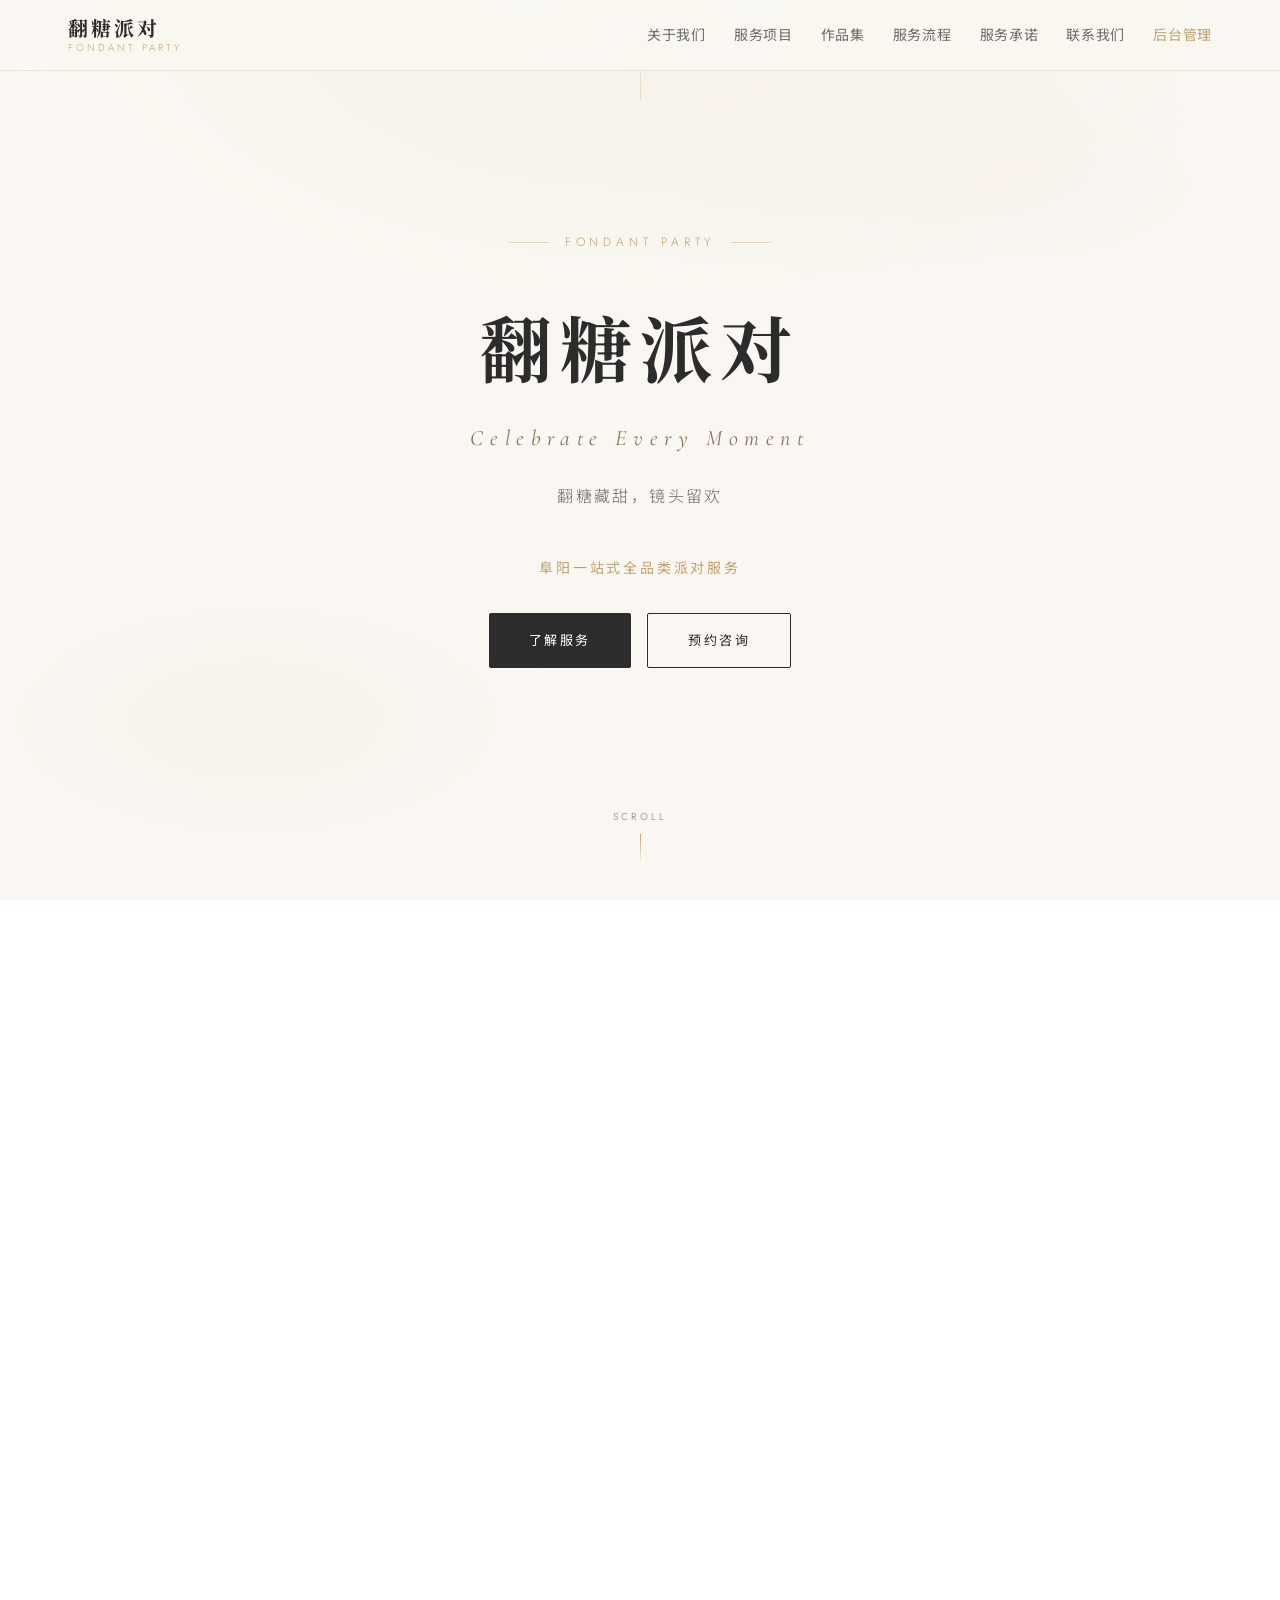
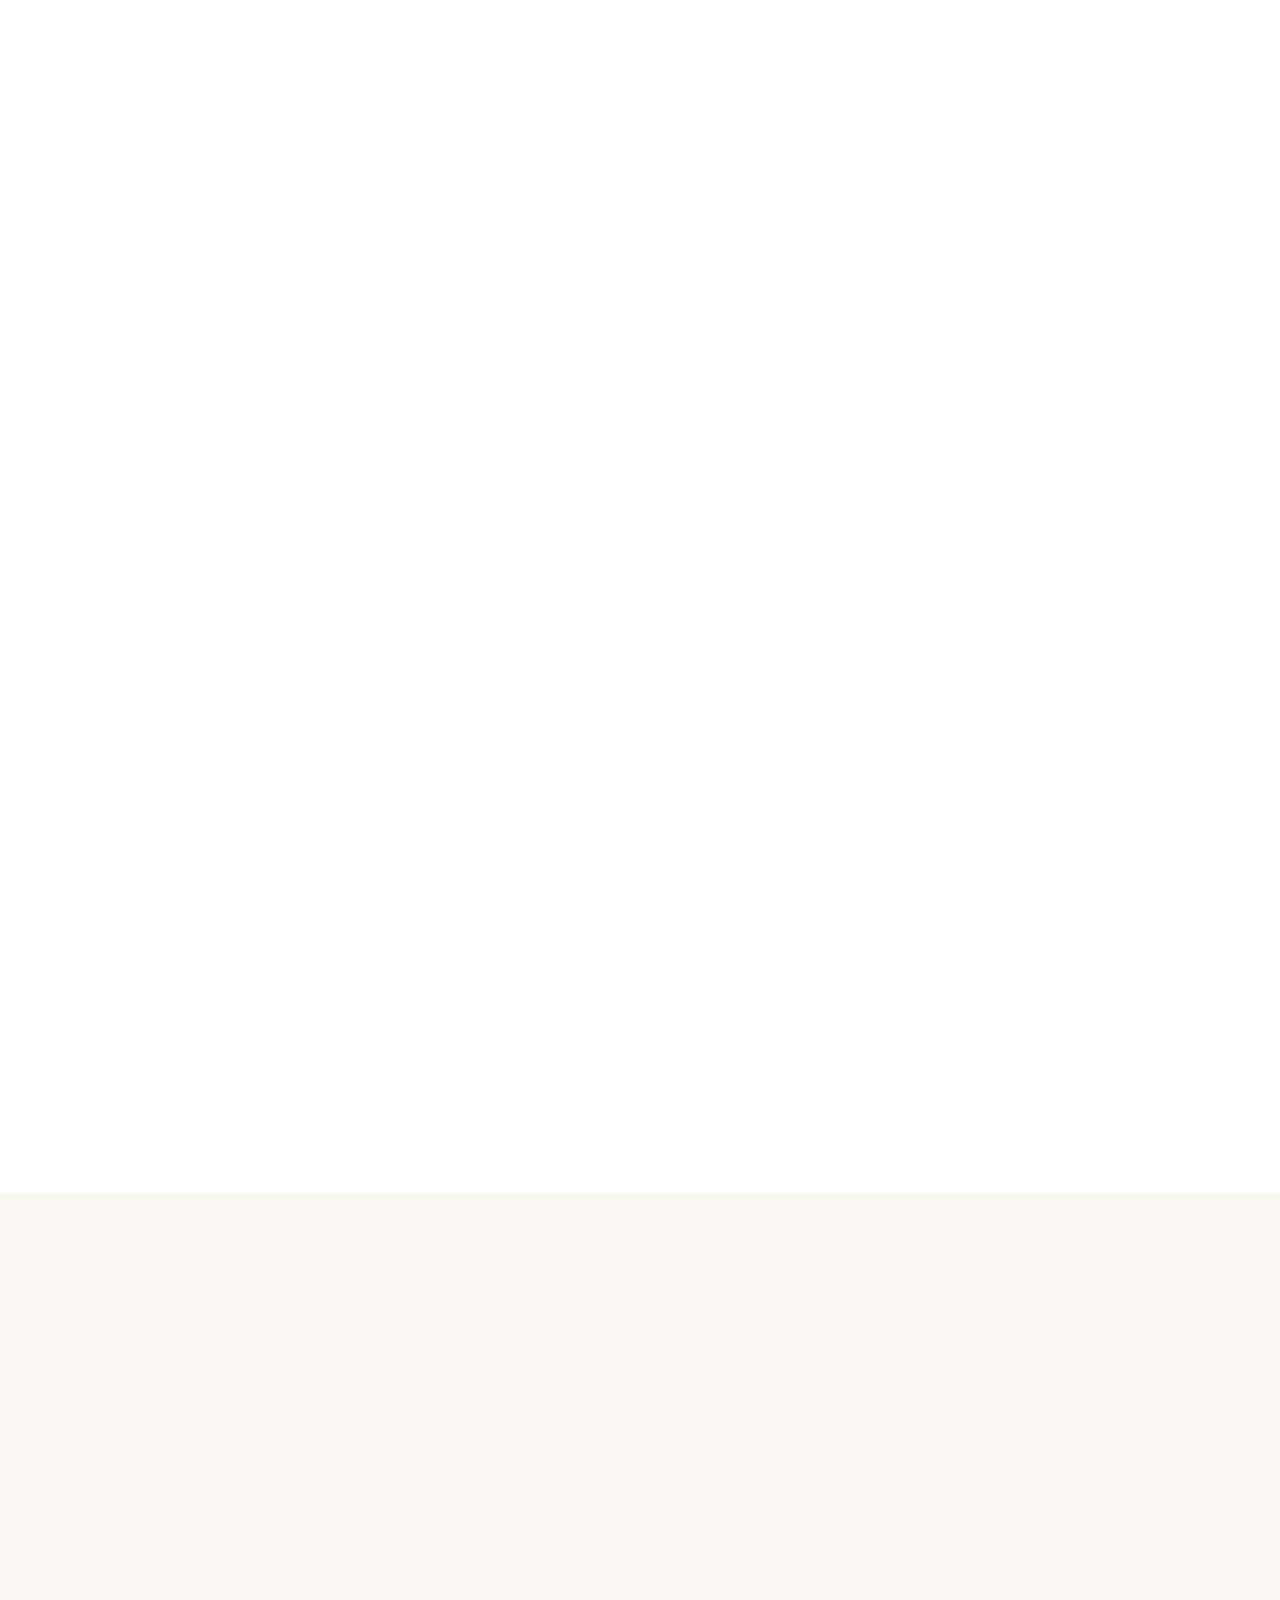
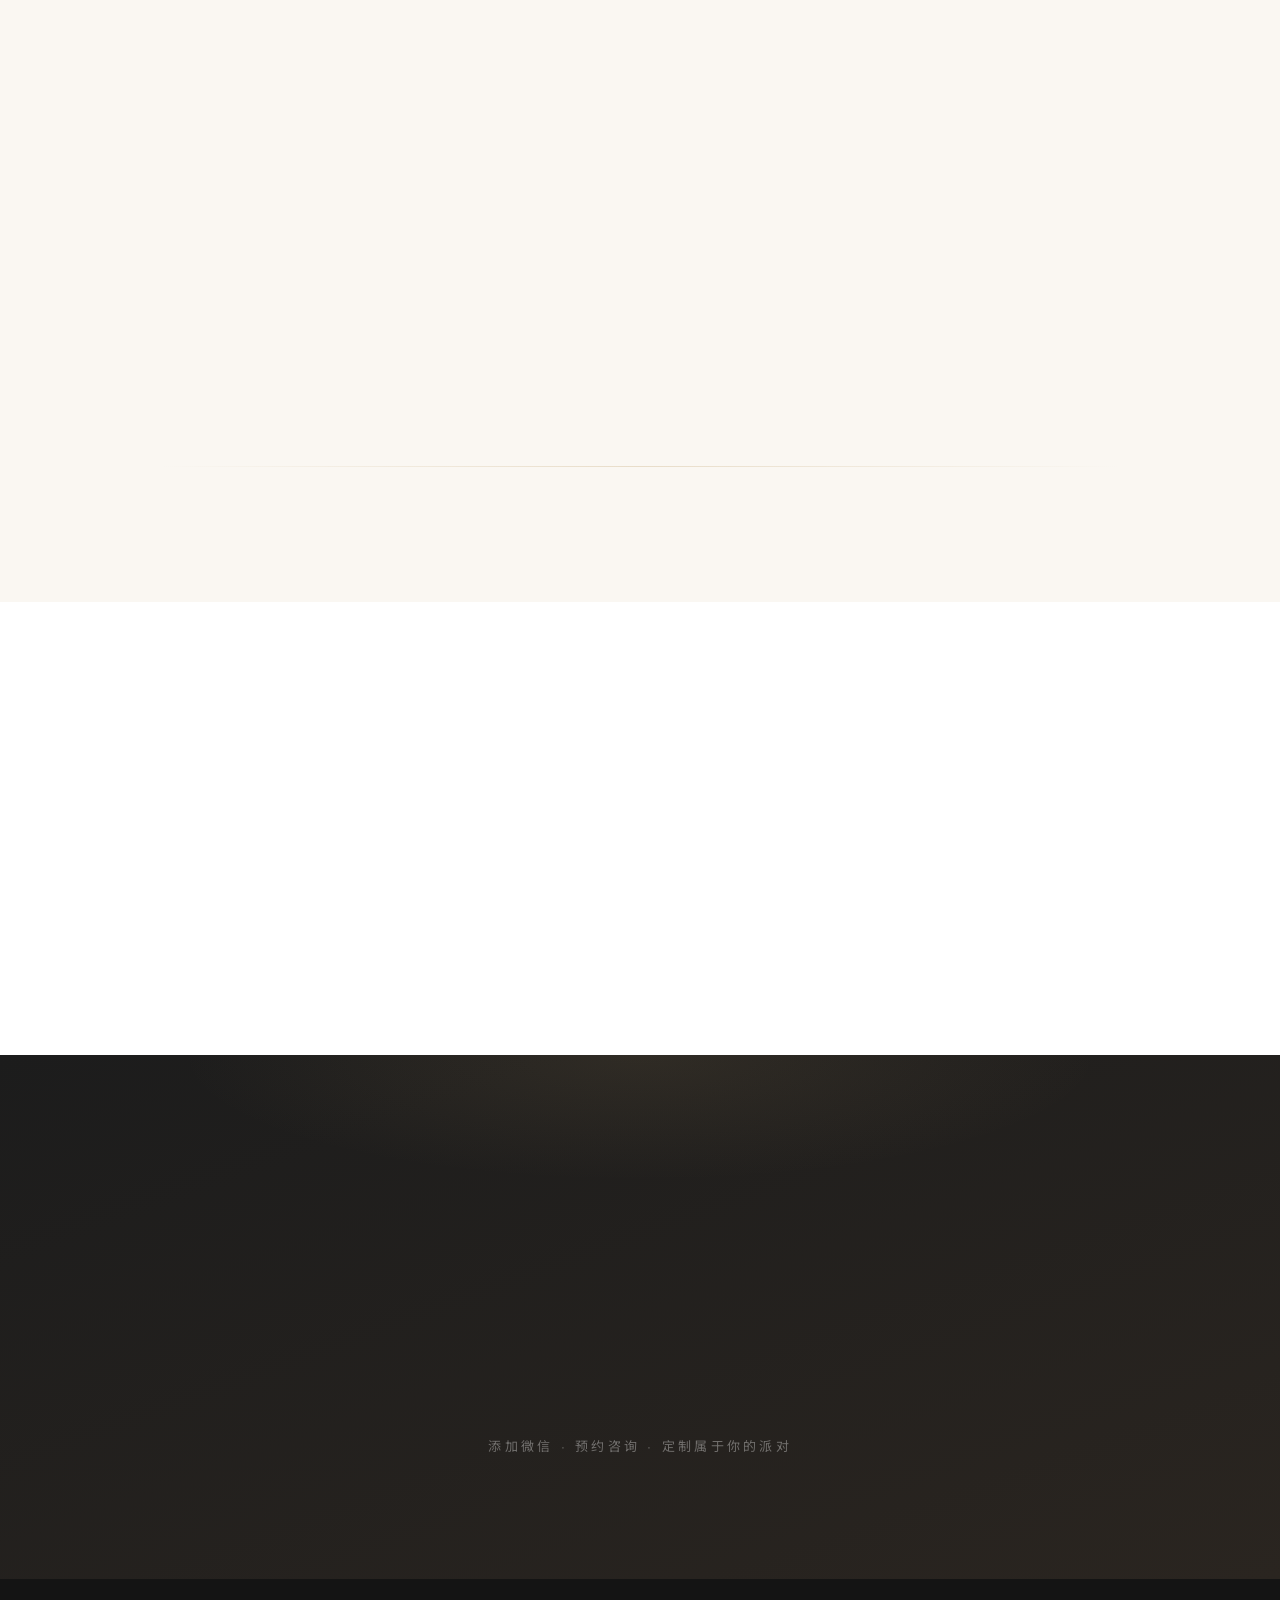
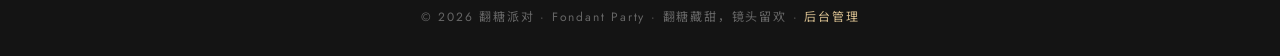
==== index.html @ 0d3395c6 "Upload index.html" ====
<!DOCTYPE html>
<html lang="zh-CN">
<head>
<meta charset="UTF-8">
<meta name="viewport" content="width=device-width, initial-scale=1.0, maximum-scale=5.0">
<meta name="description" content="翻糖派对 — 阜阳一站式全品类派对服务，场景布置、摄影跟拍、抓周布置、订婚宴布置、派对摄像、仪式主持">
<title>翻糖派对 · 翻糖藏甜，镜头留欢</title>
<link rel="preconnect" href="https://fonts.googleapis.com">
<link rel="preconnect" href="https://fonts.gstatic.com" crossorigin>
<link href="https://fonts.googleapis.com/css2?family=Cormorant+Garamond:ital,wght@0,400;0,500;0,600;0,700;1,400&family=Noto+Serif+SC:wght@400;500;600;700&family=Noto+Sans+SC:wght@300;400;500&family=Jost:wght@300;400;500&display=swap" rel="stylesheet">
<link rel="stylesheet" href="css/style.css">
</head>
<body>

<!-- ========== Navigation ========== -->
<nav class="nav" id="nav">
  <div class="nav-inner">
    <a href="#hero" class="nav-logo">
      <div class="logo-wrap">
        <span>翻糖派对</span>
        <span class="en">Fondant Party</span>
      </div>
    </a>
    <ul class="nav-links" id="navLinks">
      <li><a href="#about">关于我们</a></li>
      <li><a href="#services">服务项目</a></li>
      <li><a href="#portfolio">作品集</a></li>
      <li><a href="#process">服务流程</a></li>
      <li><a href="#promises">服务承诺</a></li>
      <li><a href="#contact">联系我们</a></li>
      <li><a href="admin.html" style="color:var(--gold)">后台管理</a></li>
    </ul>
    <button class="nav-toggle" id="navToggle" aria-label="菜单">
      <span></span><span></span><span></span>
    </button>
  </div>
</nav>

<!-- ========== Hero ========== -->
<section class="hero" id="hero">
  <div class="hero-line"></div>
  <div class="hero-content">
    <div class="hero-tag" id="heroTag">FONDANT PARTY</div>
    <h1 class="hero-title" id="heroTitle">翻糖派对</h1>
    <p class="hero-title-en" id="heroTitleEn">Celebrate Every Moment</p>
    <p class="hero-sub" id="heroSub">翻糖藏甜，镜头留欢</p>
    <p class="hero-location" id="heroLocation">阜阳一站式全品类派对服务</p>
    <div class="hero-btns">
      <a href="#services" class="btn btn-primary">了解服务</a>
      <a href="#contact" class="btn btn-outline">预约咨询</a>
    </div>
  </div>
  <div class="scroll-hint">SCROLL</div>
</section>

<!-- ========== About ========== -->
<section class="section about" id="about">
  <div class="about-grid">
    <div class="about-text fade-in">
      <span class="label-en">ABOUT US</span>
      <h3 id="aboutTitle">关于翻糖派对</h3>
      <div id="aboutParagraphs"></div>
      <div class="about-stats" id="aboutStats"></div>
    </div>
    <div class="about-visual fade-in">
      <img src="images/brand/storefront.jpg" alt="翻糖派对店面" loading="lazy" id="aboutImg" onerror="this.src='https://images.unsplash.com/photo-1519225421980-715cb0215aed?w=800&q=80'">
    </div>
  </div>
</section>

<!-- ========== Reasons ========== -->
<section class="section reasons" id="reasons">
  <div class="section-head fade-in">
    <div class="section-label">WHY US</div>
    <h2 class="section-title">选择翻糖派对的理由</h2>
    <p class="section-title-en">Why Choose Fondant Party</p>
  </div>
  <div class="reasons-grid" id="reasonsGrid"></div>
  <div class="reasons-footer fade-in" id="reasonsFooter"></div>
</section>

<!-- ========== Services ========== -->
<section class="section services" id="services">
  <div class="section-head fade-in">
    <div class="section-label">OUR SERVICES</div>
    <h2 class="section-title">6大服务套餐</h2>
    <p class="section-title-en">What We Offer</p>
  </div>
  <div class="service-grid" id="serviceGrid"></div>
</section>

<!-- ========== Portfolio ========== -->
<section class="section gallery-section" id="portfolio">
  <div class="section-head fade-in">
    <div class="section-label">PORTFOLIO</div>
    <h2 class="section-title">作品集</h2>
    <p class="section-title-en">Our Works</p>
  </div>
  <div class="cat-pills" id="catPills"></div>
  <div class="gallery-grid" id="galleryGrid"></div>
</section>

<!-- ========== Process ========== -->
<section class="section process" id="process">
  <div class="section-head fade-in">
    <div class="section-label" id="processLabel">OUR PROCESS</div>
    <h2 class="section-title" id="processTitle">服务流程</h2>
    <p class="section-title-en" id="processSub">From Planning to Delivery</p>
  </div>
  <div class="process-steps" id="processSteps"></div>
  <div class="process-footer fade-in" id="processFooter"></div>
</section>

<!-- ========== Promises ========== -->
<section class="section promises" id="promises">
  <div class="section-head fade-in">
    <div class="section-label" id="promisesLabel">OUR PROMISES</div>
    <h2 class="section-title" id="promisesTitle">六大服务承诺</h2>
    <p class="section-title-en" id="promisesSub">Your Satisfaction, Our Priority</p>
  </div>
  <div class="promises-grid" id="promisesGrid"></div>
</section>

<!-- ========== Contact ========== -->
<section class="section contact" id="contact">
  <div class="section-head fade-in">
    <div class="section-label">CONTACT US</div>
    <h2 class="section-title">联系我们</h2>
    <p class="section-title-en">Get In Touch</p>
  </div>
  <div class="contact-info" id="contactInfo"></div>
  <p class="contact-cta" id="contactCta">添加微信 · 预约咨询 · 定制属于你的派对</p>
</section>

<!-- ========== Footer ========== -->
<footer class="footer">
  <p>© 2026 翻糖派对 · Fondant Party · 翻糖藏甜，镜头留欢 · <a href="admin.html">后台管理</a></p>
</footer>

<!-- ========== Lightbox ========== -->
<div class="lightbox" id="lightbox">
  <button class="lightbox-close" id="lbClose" aria-label="关闭">&times;</button>
  <button class="lightbox-nav lightbox-prev" id="lbPrev" aria-label="上一张">&#8249;</button>
  <img class="lightbox-img" id="lbImg" src="" alt="">
  <button class="lightbox-nav lightbox-next" id="lbNext" aria-label="下一张">&#8250;</button>
  <div class="lightbox-label" id="lbLabel"></div>
  <div class="lightbox-counter" id="lbCounter"></div>
</div>

<script src="js/config.js"></script>
<script src="js/db.js"></script>
<script src="js/app.js"></script>
</body>
</html>
---- css/style.css ----
/* ========== Reset & Base ========== */
*,*::before,*::after{margin:0;padding:0;box-sizing:border-box}
:root{
  --bg:#FAF7F2;
  --bg-warm:#F5EDE3;
  --white:#FFFFFF;
  --gold:#BFA06A;
  --gold-deep:#8B7355;
  --gold-light:#D4BC8E;
  --blush:#F5E6E0;
  --blush-deep:#ECD0C8;
  --ink:#2C2C2C;
  --ink-soft:#6B6B6B;
  --ink-light:#A0A0A0;
  --border:#E8E2D9;
  --shadow:0 2px 20px rgba(44,44,44,.06);
  --shadow-md:0 8px 30px rgba(44,44,44,.08);
  --shadow-lg:0 16px 60px rgba(44,44,44,.10);
  --radius:14px;
  --radius-sm:10px;
  --serif:'Cormorant Garamond','Noto Serif SC',serif;
  --serif-cn:'Noto Serif SC',serif;
  --sans:'Jost','Noto Sans SC',sans-serif;
  --max-w:1200px;
  --ease:cubic-bezier(.25,.46,.45,.94);
}
html{scroll-behavior:smooth;-webkit-text-size-adjust:100%}
body{
  font-family:var(--sans);
  color:var(--ink);
  background:var(--bg);
  line-height:1.8;
  overflow-x:hidden;
  -webkit-font-smoothing:antialiased;
  -moz-osx-font-smoothing:grayscale;
}
img{display:block;max-width:100%}
a{text-decoration:none;color:inherit}
button{font-family:inherit}
section{position:relative}

/* ========== Typography ========== */
.serif{font-family:var(--serif)}
.serif-cn{font-family:var(--serif-cn)}
.label-en{
  font-family:var(--sans);font-size:11px;font-weight:400;
  letter-spacing:.35em;text-transform:uppercase;
  color:var(--gold);
}

/* ========== Navigation ========== */
.nav{
  position:fixed;top:0;left:0;right:0;z-index:100;
  background:rgba(250,247,242,.88);
  backdrop-filter:blur(24px) saturate(1.2);
  -webkit-backdrop-filter:blur(24px) saturate(1.2);
  border-bottom:1px solid var(--border);
  transition:all .4s var(--ease);
}
.nav.scrolled{box-shadow:0 1px 12px rgba(44,44,44,.04)}
.nav-inner{
  max-width:var(--max-w);margin:0 auto;
  display:flex;align-items:center;justify-content:space-between;
  padding:16px 28px;
}
.nav-logo{
  font-family:var(--serif-cn);font-weight:700;font-size:20px;
  color:var(--ink);letter-spacing:3px;
  display:flex;align-items:center;gap:6px;
}
.nav-logo .en{
  font-family:var(--sans);font-size:10px;font-weight:300;
  letter-spacing:.3em;color:var(--gold);
  text-transform:uppercase;margin-top:2px;
}
.nav-logo .logo-wrap{display:flex;flex-direction:column;line-height:1.2}
.nav-links{display:flex;gap:28px;list-style:none}
.nav-links a{
  font-size:14px;font-weight:400;color:var(--ink-soft);
  position:relative;padding:4px 0;transition:color .3s var(--ease);
  letter-spacing:.05em;
}
.nav-links a::after{
  content:'';position:absolute;bottom:-2px;left:50%;
  width:0;height:1px;background:var(--gold);
  transition:all .4s var(--ease);transform:translateX(-50%);
}
.nav-links a:hover{color:var(--ink)}
.nav-links a:hover::after{width:100%}
.nav-toggle{display:none;flex-direction:column;gap:5px;cursor:pointer;padding:6px;background:none;border:none}
.nav-toggle span{width:22px;height:1.5px;background:var(--ink);border-radius:2px;transition:all .3s var(--ease)}
.nav-toggle.active span:nth-child(1){transform:rotate(45deg) translate(5px,5px)}
.nav-toggle.active span:nth-child(2){opacity:0}
.nav-toggle.active span:nth-child(3){transform:rotate(-45deg) translate(5px,-5px)}

/* ========== Hero ========== */
.hero{
  min-height:100vh;display:flex;align-items:center;justify-content:center;
  text-align:center;position:relative;overflow:hidden;
  background:var(--bg);
}
.hero::before{
  content:'';position:absolute;inset:0;
  background:
    radial-gradient(ellipse 80% 60% at 50% 0%,rgba(191,160,106,.08) 0%,transparent 60%),
    radial-gradient(ellipse 60% 40% at 20% 80%,rgba(245,230,224,.3) 0%,transparent 50%),
    radial-gradient(ellipse 60% 40% at 80% 20%,rgba(245,230,224,.2) 0%,transparent 50%);
  pointer-events:none;
}
.hero-line{
  position:absolute;left:50%;top:0;width:1px;height:100px;
  background:linear-gradient(to bottom,transparent,var(--gold));
  opacity:.3;
}
.hero-content{position:relative;z-index:2;padding:0 24px;max-width:720px}
.hero-tag{
  font-family:var(--sans);font-size:12px;letter-spacing:.4em;
  color:var(--gold);text-transform:uppercase;
  margin-bottom:28px;font-weight:300;
  animation:fadeInUp .9s var(--ease) both;
  display:flex;align-items:center;justify-content:center;gap:16px;
}
.hero-tag::before,.hero-tag::after{
  content:'';width:40px;height:1px;background:var(--gold);opacity:.4;
}
.hero-title{
  font-family:var(--serif-cn);font-size:clamp(42px,8vw,72px);
  font-weight:700;color:var(--ink);letter-spacing:8px;
  margin-bottom:8px;
  animation:fadeInUp .9s var(--ease) .15s both;
}
.hero-title-en{
  font-family:var(--serif);font-size:clamp(16px,3vw,22px);
  font-weight:400;color:var(--gold-deep);letter-spacing:.3em;
  font-style:italic;margin-bottom:24px;
  animation:fadeInUp .9s var(--ease) .25s both;
}
.hero-sub{
  font-size:clamp(14px,2.5vw,16px);color:var(--ink-soft);
  font-weight:300;letter-spacing:.15em;margin-bottom:44px;
  animation:fadeInUp .9s var(--ease) .35s both;
}
.hero-btns{display:flex;gap:16px;justify-content:center;flex-wrap:wrap;animation:fadeInUp .9s var(--ease) .45s both}
.btn{
  display:inline-flex;align-items:center;gap:8px;
  padding:15px 40px;border-radius:2px;font-size:13px;
  font-weight:400;cursor:pointer;border:none;transition:all .4s var(--ease);
  font-family:var(--sans);letter-spacing:.2em;text-transform:uppercase;
}
.btn-primary{background:var(--ink);color:var(--white)}
.btn-primary:hover{background:var(--gold);transform:translateY(-2px);box-shadow:var(--shadow-md)}
.btn-outline{background:transparent;color:var(--ink);border:1px solid var(--ink)}
.btn-outline:hover{background:var(--ink);color:var(--white);transform:translateY(-2px)}
.scroll-hint{
  position:absolute;bottom:36px;left:50%;transform:translateX(-50%);
  font-size:10px;color:var(--ink-light);letter-spacing:.3em;
  text-transform:uppercase;animation:bounce 2.5s infinite;z-index:2;
  display:flex;flex-direction:column;align-items:center;gap:8px;
}
.scroll-hint::after{
  content:'';width:1px;height:30px;
  background:linear-gradient(to bottom,var(--gold),transparent);
}

/* ========== Section Common ========== */
.section{padding:120px 28px}
.section-head{text-align:center;margin-bottom:72px}
.section-label{
  font-family:var(--sans);font-size:11px;letter-spacing:.4em;
  color:var(--gold);text-transform:uppercase;font-weight:400;
  margin-bottom:14px;display:flex;align-items:center;justify-content:center;gap:12px;
}
.section-label::before,.section-label::after{
  content:'';width:24px;height:1px;background:var(--gold);opacity:.4;
}
.section-title{
  font-family:var(--serif-cn);font-size:clamp(26px,4.5vw,38px);
  font-weight:600;color:var(--ink);letter-spacing:4px;
}
.section-title-en{
  font-family:var(--serif);font-size:clamp(14px,2vw,18px);
  font-style:italic;color:var(--gold-deep);
  letter-spacing:.15em;margin-top:6px;
}

/* ========== About ========== */
.about{background:var(--white)}
.about-grid{
  max-width:var(--max-w);margin:0 auto;
  display:grid;grid-template-columns:1fr 1fr;gap:80px;align-items:center;
}
.about-text .label-en{margin-bottom:16px;display:block}
.about-text h3{
  font-family:var(--serif-cn);font-size:30px;font-weight:600;
  margin-bottom:24px;color:var(--ink);letter-spacing:3px;
}
.about-text p{color:var(--ink-soft);font-weight:300;margin-bottom:16px;font-size:15px;line-height:2}
.about-stats{display:flex;gap:48px;margin-top:40px;padding-top:32px;border-top:1px solid var(--border)}
.about-stat .num{font-family:var(--serif);font-size:42px;font-weight:600;color:var(--gold)}
.about-stat .label{font-size:12px;color:var(--ink-light);letter-spacing:.15em;margin-top:4px}
.about-visual{
  position:relative;border-radius:var(--radius);overflow:hidden;
  box-shadow:var(--shadow-lg);aspect-ratio:4/5;
}
.about-visual img{width:100%;height:100%;object-fit:cover;transition:transform 1s var(--ease)}
.about-visual:hover img{transform:scale(1.04)}

/* ========== Category Nav Pills ========== */
.cat-pills{
  max-width:var(--max-w);margin:0 auto 48px;
  display:flex;gap:12px;justify-content:center;flex-wrap:wrap;
}
.cat-pill{
  padding:8px 22px;border-radius:50px;font-size:13px;
  border:1px solid var(--border);background:var(--white);
  color:var(--ink-soft);cursor:pointer;transition:all .3s var(--ease);
  letter-spacing:.05em;white-space:nowrap;
}
.cat-pill:hover{border-color:var(--gold);color:var(--gold)}
.cat-pill.active{background:var(--ink);color:var(--white);border-color:var(--ink)}

/* ========== Gallery ========== */
.gallery-section{background:var(--bg)}
.gallery-grid{
  max-width:var(--max-w);margin:0 auto;
  display:grid;grid-template-columns:repeat(3,1fr);gap:16px;
}
.gallery-item{
  position:relative;border-radius:var(--radius-sm);overflow:hidden;
  cursor:pointer;aspect-ratio:1;box-shadow:var(--shadow);
  transition:all .5s var(--ease);background:var(--bg-warm);
}
.gallery-item:nth-child(4n+2){aspect-ratio:4/5}
.gallery-item:nth-child(5n+3){aspect-ratio:5/6}
.gallery-item.feature{grid-column:span 2;aspect-ratio:2/1}
.gallery-item img{
  width:100%;height:100%;object-fit:cover;
  transition:transform .8s var(--ease);
}
.gallery-item:hover{box-shadow:var(--shadow-lg);transform:translateY(-4px)}
.gallery-item:hover img{transform:scale(1.06)}
.gallery-item::after{
  content:'';position:absolute;inset:0;
  background:linear-gradient(to top,rgba(28,28,28,.6) 0%,transparent 45%);
  opacity:0;transition:opacity .4s var(--ease);
}
.gallery-item:hover::after{opacity:1}
.gallery-item-label{
  position:absolute;bottom:18px;left:20px;z-index:2;
  color:var(--white);font-size:13px;font-weight:400;
  opacity:0;transform:translateY(12px);
  transition:all .4s var(--ease) .05s;letter-spacing:.1em;
}
.gallery-item:hover .gallery-item-label{opacity:1;transform:translateY(0)}

/* Empty state */
.gallery-empty{
  grid-column:1/-1;text-align:center;padding:80px 20px;
  color:var(--ink-light);
}
.gallery-empty .icon{font-size:48px;margin-bottom:16px;opacity:.3}
.gallery-empty p{font-size:14px;letter-spacing:.1em}

/* ========== Lightbox ========== */
.lightbox{
  position:fixed;inset:0;z-index:200;
  background:rgba(20,20,20,.96);
  display:flex;align-items:center;justify-content:center;
  opacity:0;pointer-events:none;transition:opacity .35s var(--ease);
}
.lightbox.active{opacity:1;pointer-events:auto}
.lightbox-img{
  max-width:90vw;max-height:85vh;border-radius:4px;
  box-shadow:0 20px 80px rgba(0,0,0,.6);
  transform:scale(.92);transition:transform .35s var(--ease);
}
.lightbox.active .lightbox-img{transform:scale(1)}
.lightbox-close,.lightbox-nav{
  position:absolute;border:none;cursor:pointer;
  display:flex;align-items:center;justify-content:center;
  transition:all .3s var(--ease);color:var(--white);
}
.lightbox-close{
  top:24px;right:24px;width:44px;height:44px;border-radius:50%;
  background:rgba(255,255,255,.1);font-size:22px;
}
.lightbox-close:hover{background:rgba(255,255,255,.2);transform:rotate(90deg)}
.lightbox-nav{
  top:50%;transform:translateY(-50%);
  width:50px;height:50px;border-radius:50%;
  background:rgba(255,255,255,.08);font-size:24px;
}
.lightbox-nav:hover{background:rgba(255,255,255,.18)}
.lightbox-prev{left:28px}
.lightbox-next{right:28px}
.lightbox-counter{
  position:absolute;bottom:28px;left:50%;
  transform:translateX(-50%);color:rgba(255,255,255,.5);
  font-size:13px;letter-spacing:.2em;font-family:var(--sans);
}
.lightbox-label{
  position:absolute;bottom:56px;left:50%;
  transform:translateX(-50%);color:rgba(255,255,255,.8);
  font-size:15px;letter-spacing:.15em;font-family:var(--serif-cn);
  display:none;
}
.lightbox-label.show{display:block}

/* ========== Services ========== */
.services{background:var(--white)}
.service-grid{
  max-width:var(--max-w);margin:0 auto;
  display:grid;grid-template-columns:repeat(3,1fr);gap:24px;
}
.service-card{
  text-align:center;padding:52px 36px;
  border-radius:var(--radius);background:var(--bg);
  transition:all .5s var(--ease);border:1px solid transparent;
  position:relative;overflow:hidden;
}
.service-card::before{
  content:'';position:absolute;top:0;left:0;right:0;height:2px;
  background:linear-gradient(to right,transparent,var(--gold),transparent);
  transform:scaleX(0);transition:transform .5s var(--ease);
}
.service-card:hover{
  transform:translateY(-6px);box-shadow:var(--shadow-md);
  border-color:var(--border);background:var(--white);
}
.service-card:hover::before{transform:scaleX(1)}
.service-icon{
  width:64px;height:64px;margin:0 auto 24px;
  display:flex;align-items:center;justify-content:center;
  color:var(--gold);
}
.service-icon svg{width:100%;height:100%;stroke-width:1.2}
.service-card h3{
  font-family:var(--serif-cn);font-size:22px;font-weight:600;
  margin-bottom:12px;color:var(--ink);letter-spacing:2px;
}
.service-card p{color:var(--ink-soft);font-size:14px;font-weight:300;line-height:1.9}
.service-card .price{
  margin-top:24px;font-size:12px;color:var(--gold);
  font-weight:400;letter-spacing:.2em;text-transform:uppercase;
}

/* ========== Contact ========== */
.contact{
  background:linear-gradient(160deg,#1C1C1C 0%,#2A2520 100%);
  color:var(--white);text-align:center;position:relative;overflow:hidden;
}
.contact::before{
  content:'';position:absolute;inset:0;
  background:radial-gradient(ellipse 60% 40% at 50% 0%,rgba(191,160,106,.1) 0%,transparent 60%);
  pointer-events:none;
}
.contact .section-label{color:var(--gold-light)}
.contact .section-title{color:var(--white)}
.contact-info{
  max-width:700px;margin:0 auto;
  display:flex;flex-wrap:wrap;gap:20px;justify-content:center;position:relative;z-index:1;
}
.contact-item{
  display:flex;flex-direction:column;align-items:center;gap:10px;
  padding:36px 44px;border-radius:var(--radius);
  background:rgba(255,255,255,.04);min-width:180px;
  transition:all .4s var(--ease);border:1px solid rgba(255,255,255,.06);
}
.contact-item:hover{background:rgba(255,255,255,.08);transform:translateY(-4px);border-color:rgba(191,160,106,.2)}
.contact-icon{
  width:48px;height:48px;border-radius:50%;
  background:rgba(191,160,106,.15);display:flex;align-items:center;justify-content:center;
  font-size:20px;margin-bottom:4px;color:var(--gold-light);
}
.contact-item .label{font-size:11px;color:rgba(255,255,255,.4);letter-spacing:.25em;text-transform:uppercase}
.contact-item .value{font-size:15px;font-weight:400;letter-spacing:.05em}
.contact-cta{
  margin-top:48px;font-size:13px;color:rgba(255,255,255,.35);
  letter-spacing:.25em;position:relative;z-index:1;
}

/* ========== Footer ========== */
.footer{
  background:#141414;color:rgba(255,255,255,.35);
  text-align:center;padding:28px 24px;font-size:12px;
  letter-spacing:.15em;
}
.footer a{color:var(--gold-light);transition:color .3s}
.footer a:hover{color:var(--gold)}

/* ========== Animations ========== */
@keyframes fadeInUp{
  from{opacity:0;transform:translateY(30px)}
  to{opacity:1;transform:translateY(0)}
}
@keyframes bounce{
  0%,100%{transform:translateX(-50%) translateY(0)}
  50%{transform:translateX(-50%) translateY(-10px)}
}
@keyframes shimmer{
  0%{background-position:-200% 0}
  100%{background-position:200% 0}
}
.fade-in{opacity:0;transform:translateY(40px);transition:all 1s var(--ease)}
.fade-in.visible{opacity:1;transform:translateY(0)}
.skeleton{
  background:linear-gradient(90deg,var(--bg-warm) 25%,var(--white) 50%,var(--bg-warm) 75%);
  background-size:200% 100%;
  animation:shimmer 1.5s infinite;
}

/* ========== Hero Location ========== */
.hero-location{
  font-size:14px;color:var(--gold);letter-spacing:.2em;
  margin-bottom:32px;font-weight:400;
  animation:fadeInUp .9s var(--ease) .4s both;
}

/* ========== Reasons ========== */
.reasons{background:var(--white)}
.reasons-grid{
  max-width:var(--max-w);margin:0 auto;
  display:flex;flex-wrap:wrap;gap:12px;justify-content:center;
}
.reason-tag{
  padding:12px 28px;border-radius:50px;
  background:var(--bg);border:1px solid var(--border);
  font-size:14px;color:var(--ink-soft);font-weight:400;
  transition:all .3s var(--ease);letter-spacing:.05em;
}
.reason-tag:hover{background:var(--ink);color:var(--white);border-color:var(--ink);transform:translateY(-2px)}
.reason-tag.highlight{background:var(--gold);color:var(--white);border-color:var(--gold)}
.reason-tag.highlight:hover{background:var(--gold-deep)}
.reasons-footer{
  text-align:center;margin-top:48px;
  font-size:14px;color:var(--ink-light);letter-spacing:.1em;
}

/* ========== Process ========== */
.process{background:var(--bg)}
.process-steps{
  max-width:var(--max-w);margin:0 auto;
  display:flex;gap:0;position:relative;
}
.process-steps::before{
  content:'';position:absolute;top:40px;left:10%;right:10%;
  height:1px;background:linear-gradient(to right,transparent,var(--gold),transparent);
  opacity:.3;
}
.process-step{
  flex:1;text-align:center;padding:0 16px;position:relative;z-index:1;
}
.process-step .num{
  width:80px;height:80px;border-radius:50%;
  background:var(--white);border:2px solid var(--gold);
  display:flex;align-items:center;justify-content:center;
  margin:0 auto 20px;font-family:var(--serif);font-size:24px;
  font-weight:600;color:var(--gold);box-shadow:var(--shadow);
}
.process-step .title{
  font-family:var(--serif-cn);font-size:18px;font-weight:600;
  color:var(--ink);letter-spacing:2px;margin-bottom:8px;
}
.process-step .desc{
  font-size:13px;color:var(--ink-soft);font-weight:300;line-height:1.7;
}
.process-footer{
  text-align:center;margin-top:56px;
  font-size:13px;color:var(--gold);letter-spacing:.2em;
  font-weight:500;
}

/* ========== Promises ========== */
.promises{background:var(--white)}
.promises-grid{
  max-width:var(--max-w);margin:0 auto;
  display:grid;grid-template-columns:repeat(3,1fr);gap:20px;
}
.promise-card{
  text-align:center;padding:40px 28px;
  border-radius:var(--radius);background:var(--bg);
  transition:all .4s var(--ease);border:1px solid transparent;
}
.promise-card:hover{
  transform:translateY(-4px);box-shadow:var(--shadow-md);
  border-color:var(--border);background:var(--white);
}
.promise-card .num{
  font-family:var(--serif);font-size:36px;font-weight:600;
  color:var(--gold);margin-bottom:12px;
}
.promise-card .title{
  font-family:var(--serif-cn);font-size:17px;font-weight:600;
  color:var(--ink);letter-spacing:1px;line-height:1.6;
  white-space:pre-line;
}

/* ========== Responsive ========== */
@media(max-width:900px){
  .about-grid{grid-template-columns:1fr;gap:40px}
  .about-visual{aspect-ratio:3/4;max-width:420px;margin:0 auto}
}
@media(max-width:768px){
  .nav-links{
    display:none;position:absolute;top:100%;left:0;right:0;
    flex-direction:column;background:var(--white);
    padding:16px 28px;gap:0;box-shadow:var(--shadow-md);
    border-top:1px solid var(--border);
  }
  .nav-links.active{display:flex}
  .nav-links li{padding:14px 0;border-bottom:1px solid var(--border)}
  .nav-links li:last-child{border-bottom:none}
  .nav-toggle{display:flex}

  .hero-title{letter-spacing:5px}
  .hero-tag::before,.hero-tag::after{width:24px}

  .section{padding:72px 20px}
  .section-head{margin-bottom:48px}

  .about-stats{gap:28px;flex-wrap:wrap}

  .gallery-grid{grid-template-columns:repeat(2,1fr);gap:10px}
  .gallery-item{aspect-ratio:1!important}
  .gallery-item.feature{grid-column:span 2;aspect-ratio:2/1!important}

  .service-grid{grid-template-columns:1fr;gap:16px}
  .service-card{padding:36px 24px}

  .reasons-grid{gap:8px}
  .reason-tag{padding:10px 20px;font-size:13px}

  .process-steps{flex-direction:column;gap:32px}
  .process-steps::before{display:none}
  .process-step{padding:0}
  .process-step .num{width:64px;height:64px;font-size:20px}

  .promises-grid{grid-template-columns:1fr;gap:12px}
  .promise-card{padding:28px 20px}

  .contact-info{flex-direction:column;gap:14px}
  .contact-item{width:100%;max-width:380px;padding:28px}

  .lightbox-nav{width:42px;height:42px;font-size:20px}
  .lightbox-prev{left:12px}
  .lightbox-next{right:12px}
}
@media(max-width:480px){
  .hero-btns{flex-direction:column;width:100%;max-width:280px;margin:0 auto}
  .btn{width:100%;justify-content:center}
  .cat-pills{gap:8px}
  .cat-pill{padding:6px 16px;font-size:12px}
}
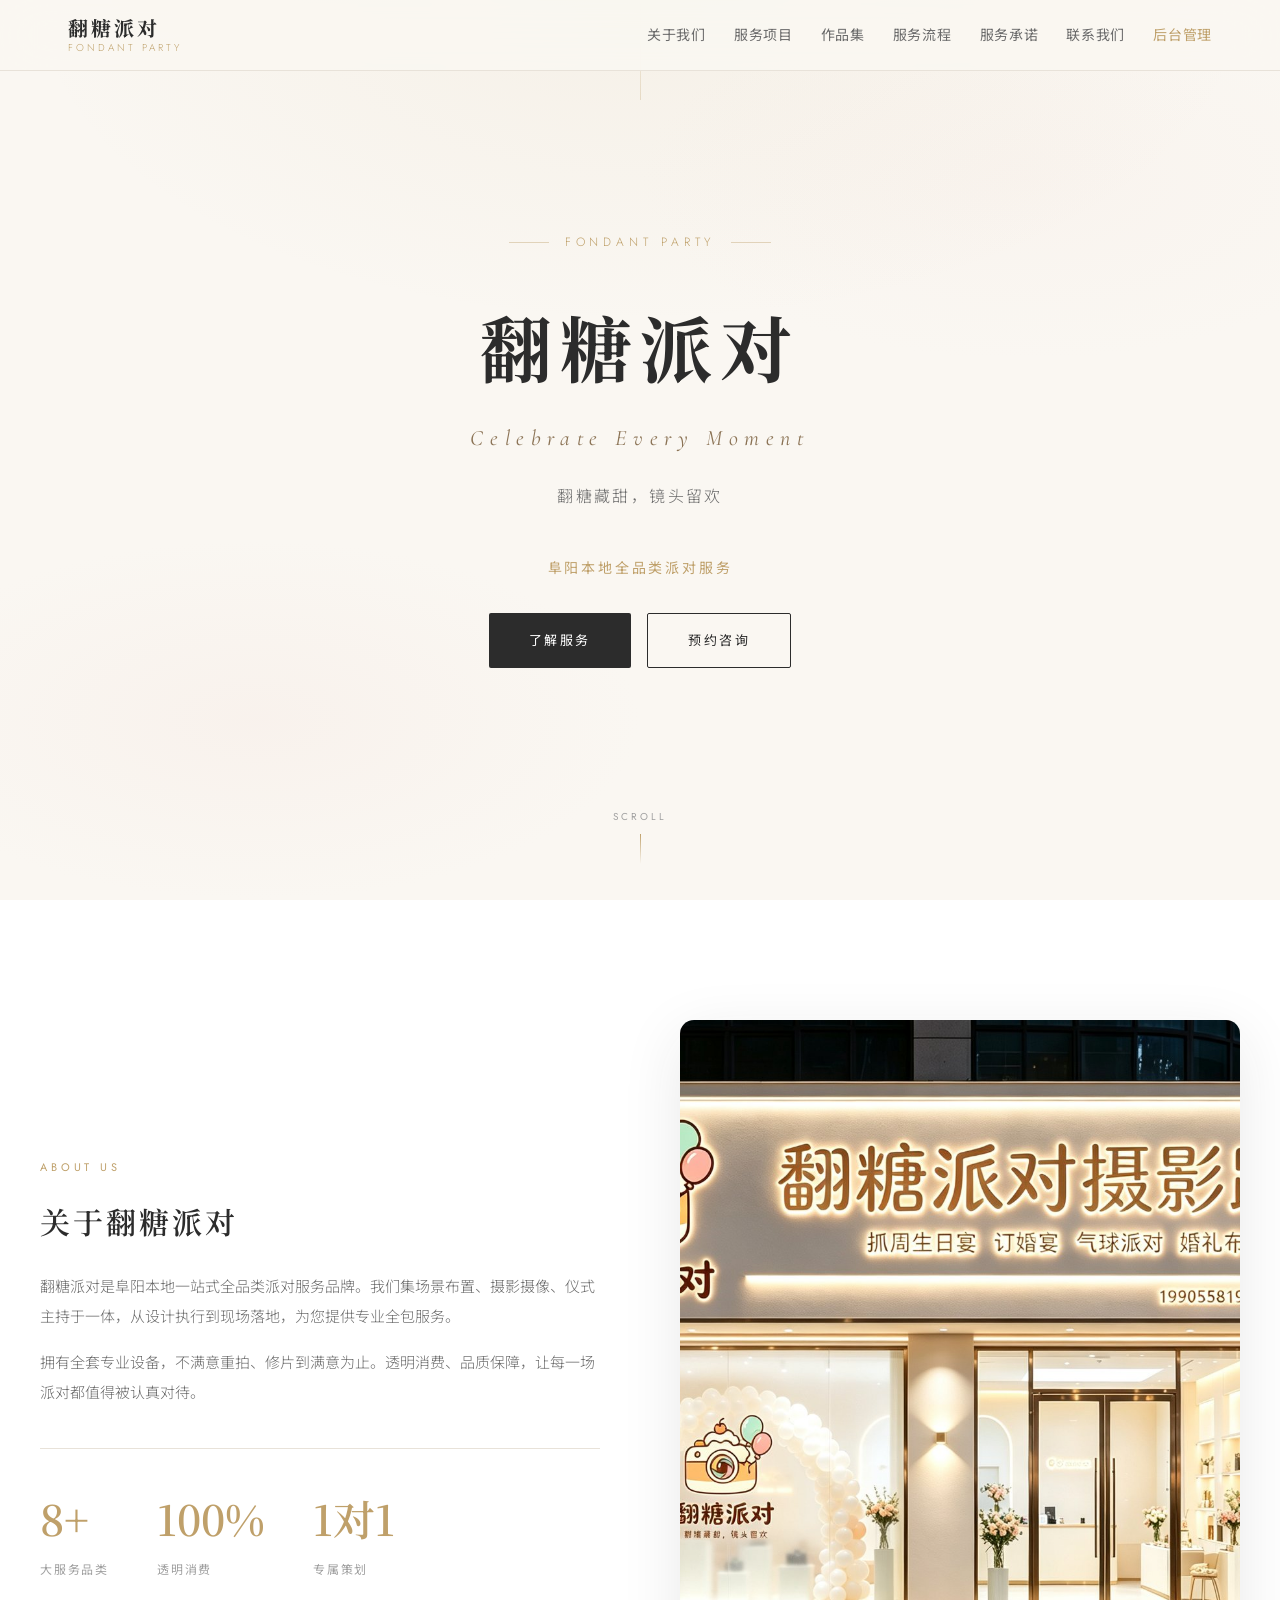
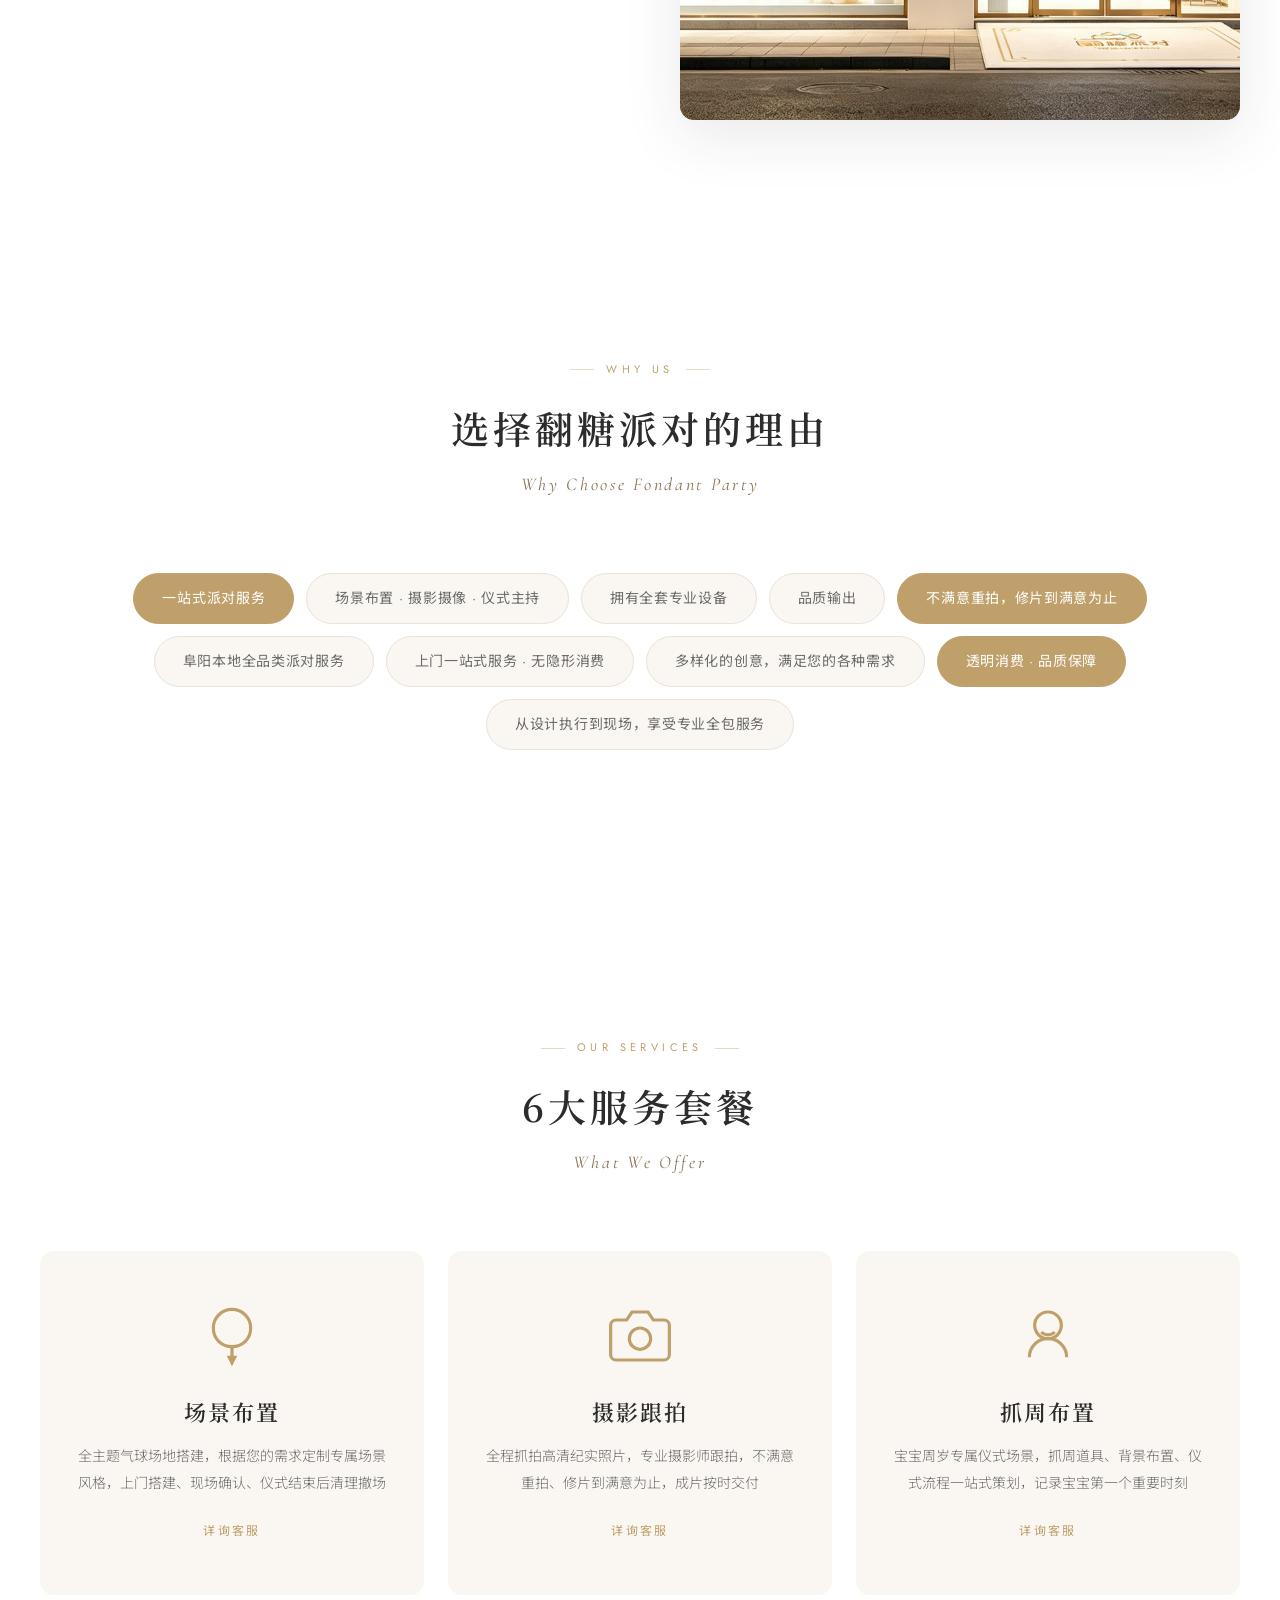
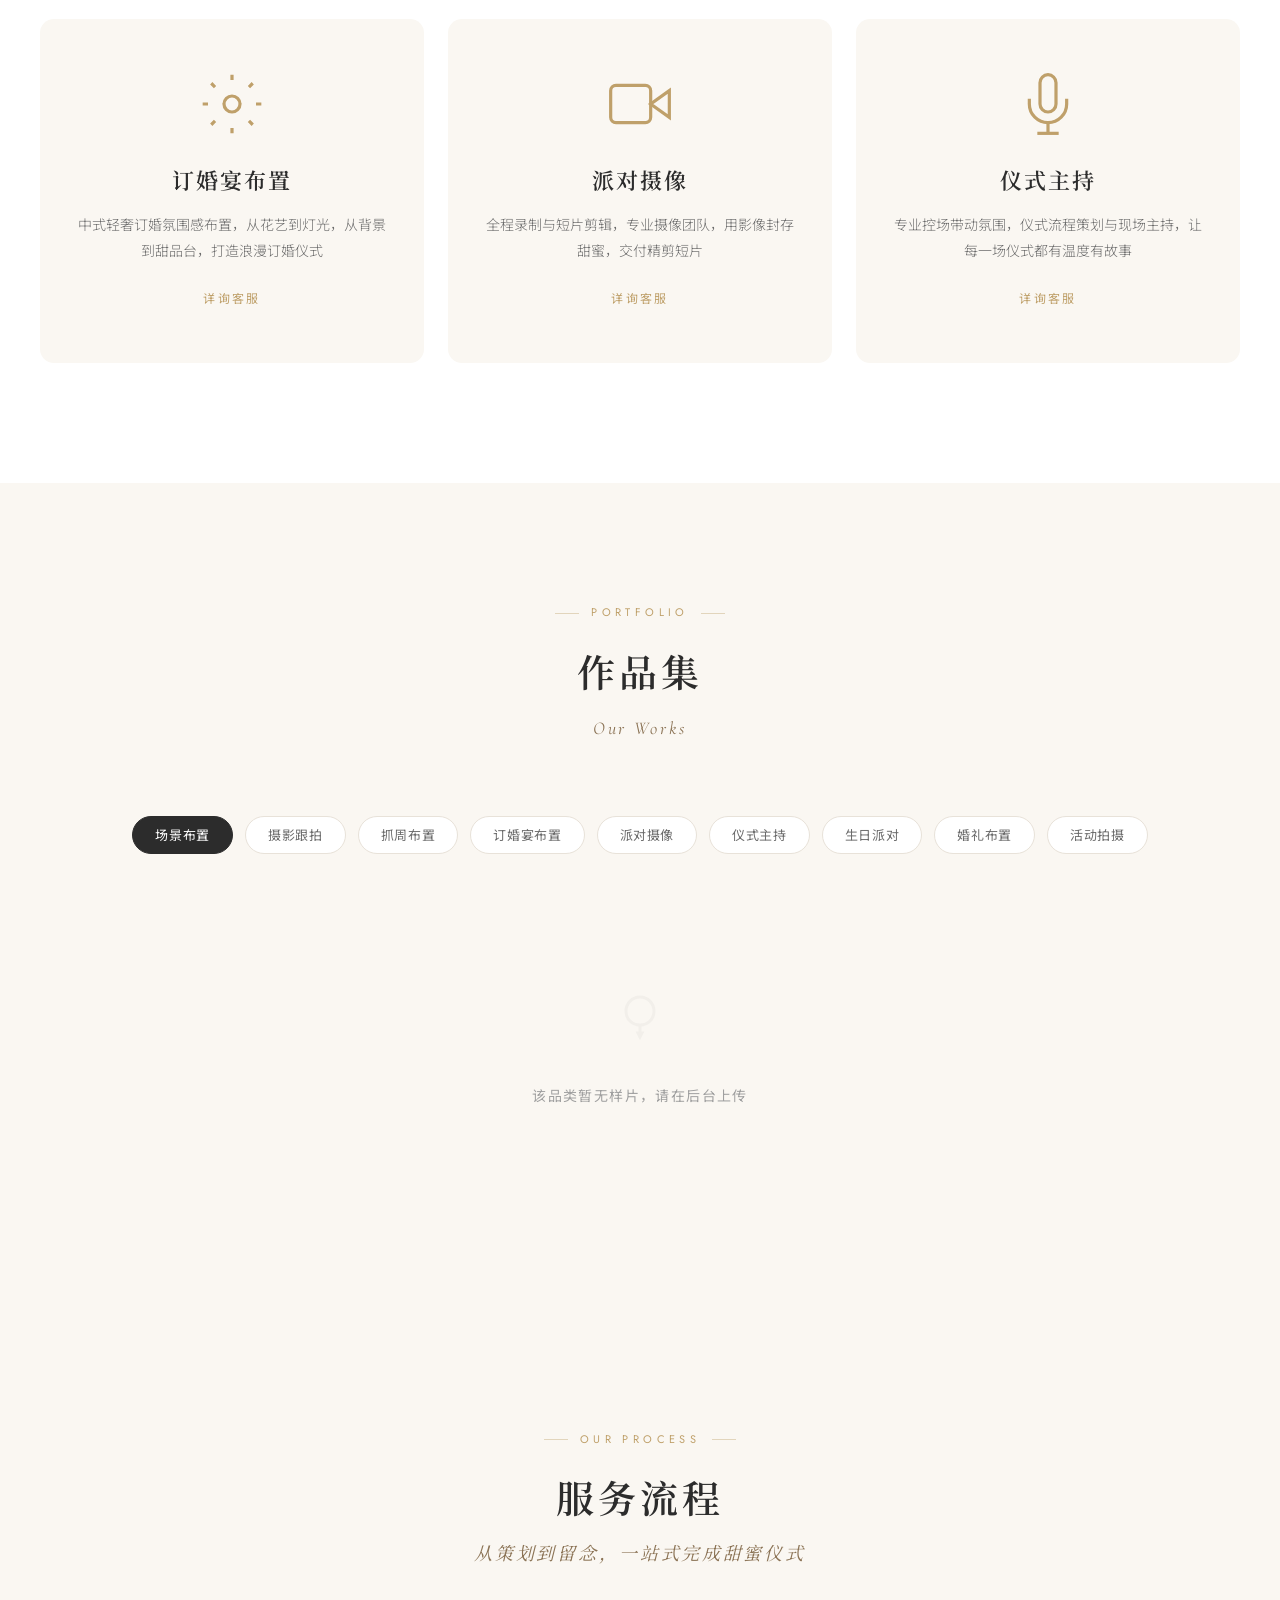
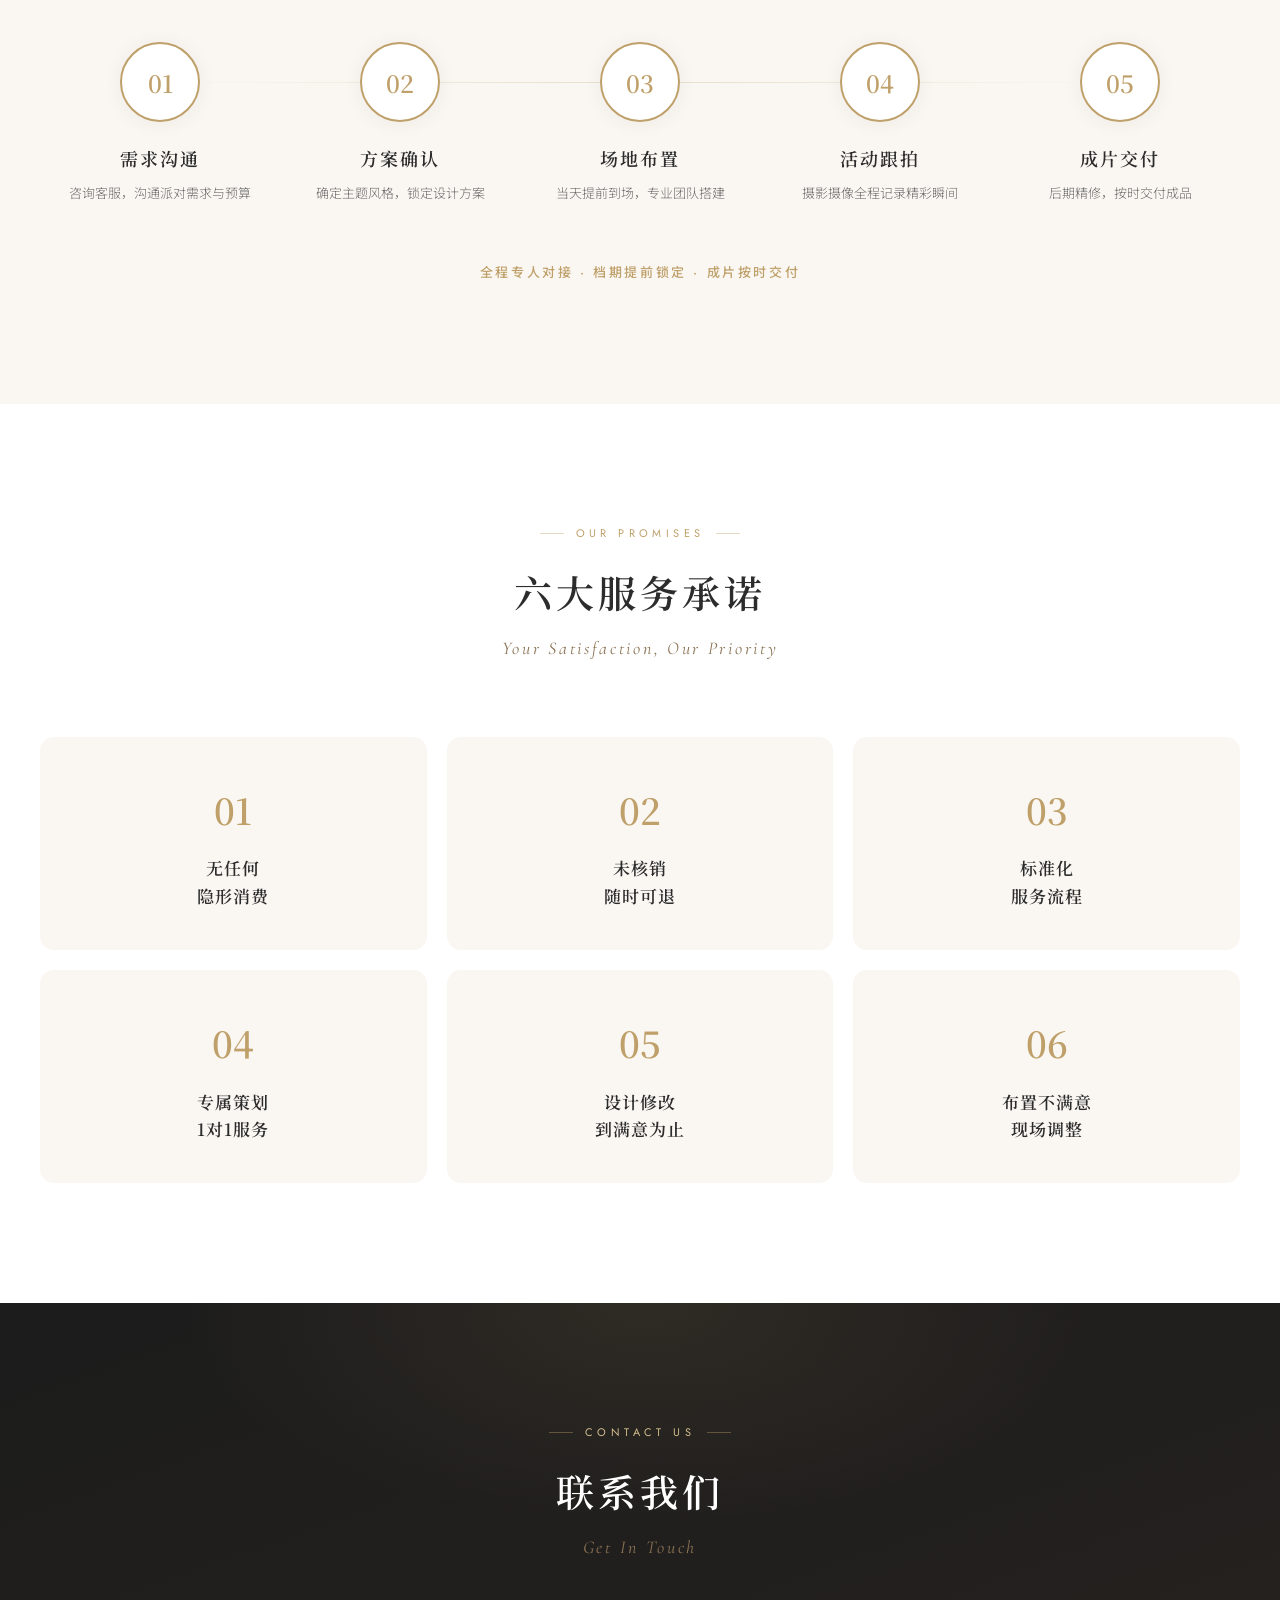
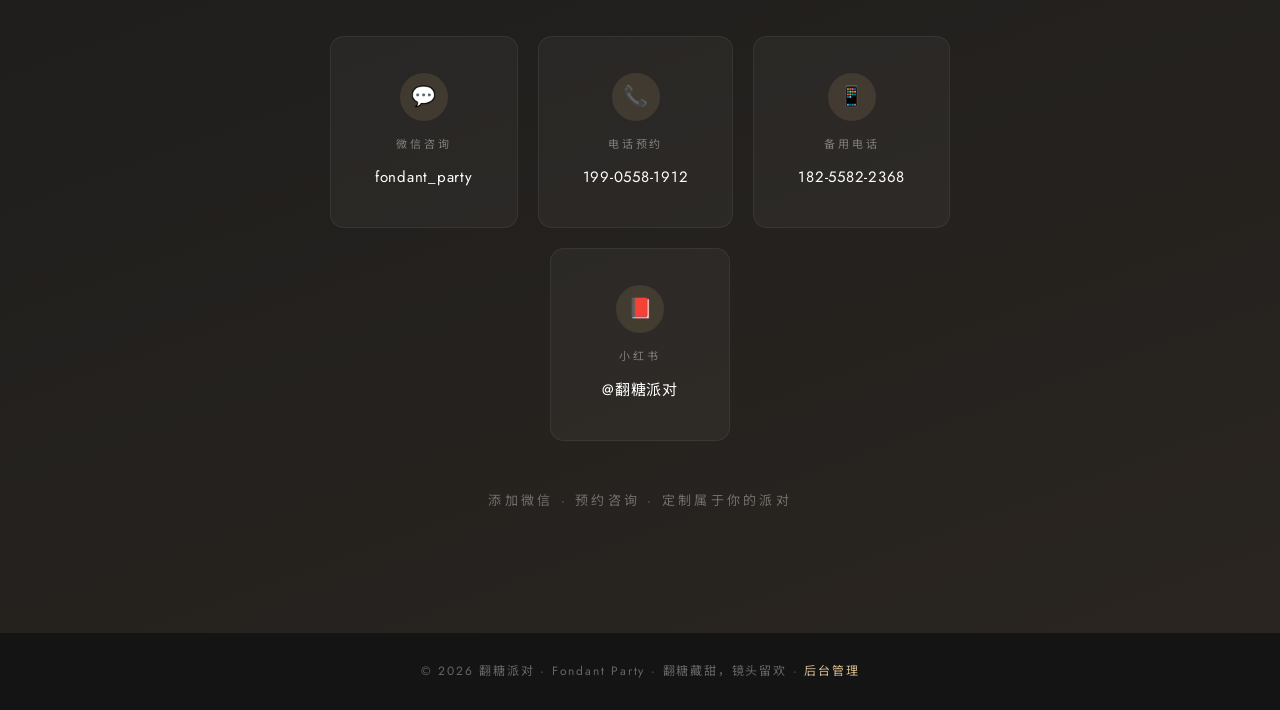
==== commit f4366c2b: "Update index.html - add video support + event category" ====
--- a/index.html
+++ b/index.html
@@ -141,7 +141,10 @@
 <div class="lightbox" id="lightbox">
   <button class="lightbox-close" id="lbClose" aria-label="关闭">&times;</button>
   <button class="lightbox-nav lightbox-prev" id="lbPrev" aria-label="上一张">&#8249;</button>
-  <img class="lightbox-img" id="lbImg" src="" alt="">
+  <div class="lightbox-content" id="lbContent">
+    <img class="lightbox-img" id="lbImg" src="" alt="">
+    <video class="lightbox-video" id="lbVideo" controls playsinline style="display:none"></video>
+  </div>
   <button class="lightbox-nav lightbox-next" id="lbNext" aria-label="下一张">&#8250;</button>
   <div class="lightbox-label" id="lbLabel"></div>
   <div class="lightbox-counter" id="lbCounter"></div>
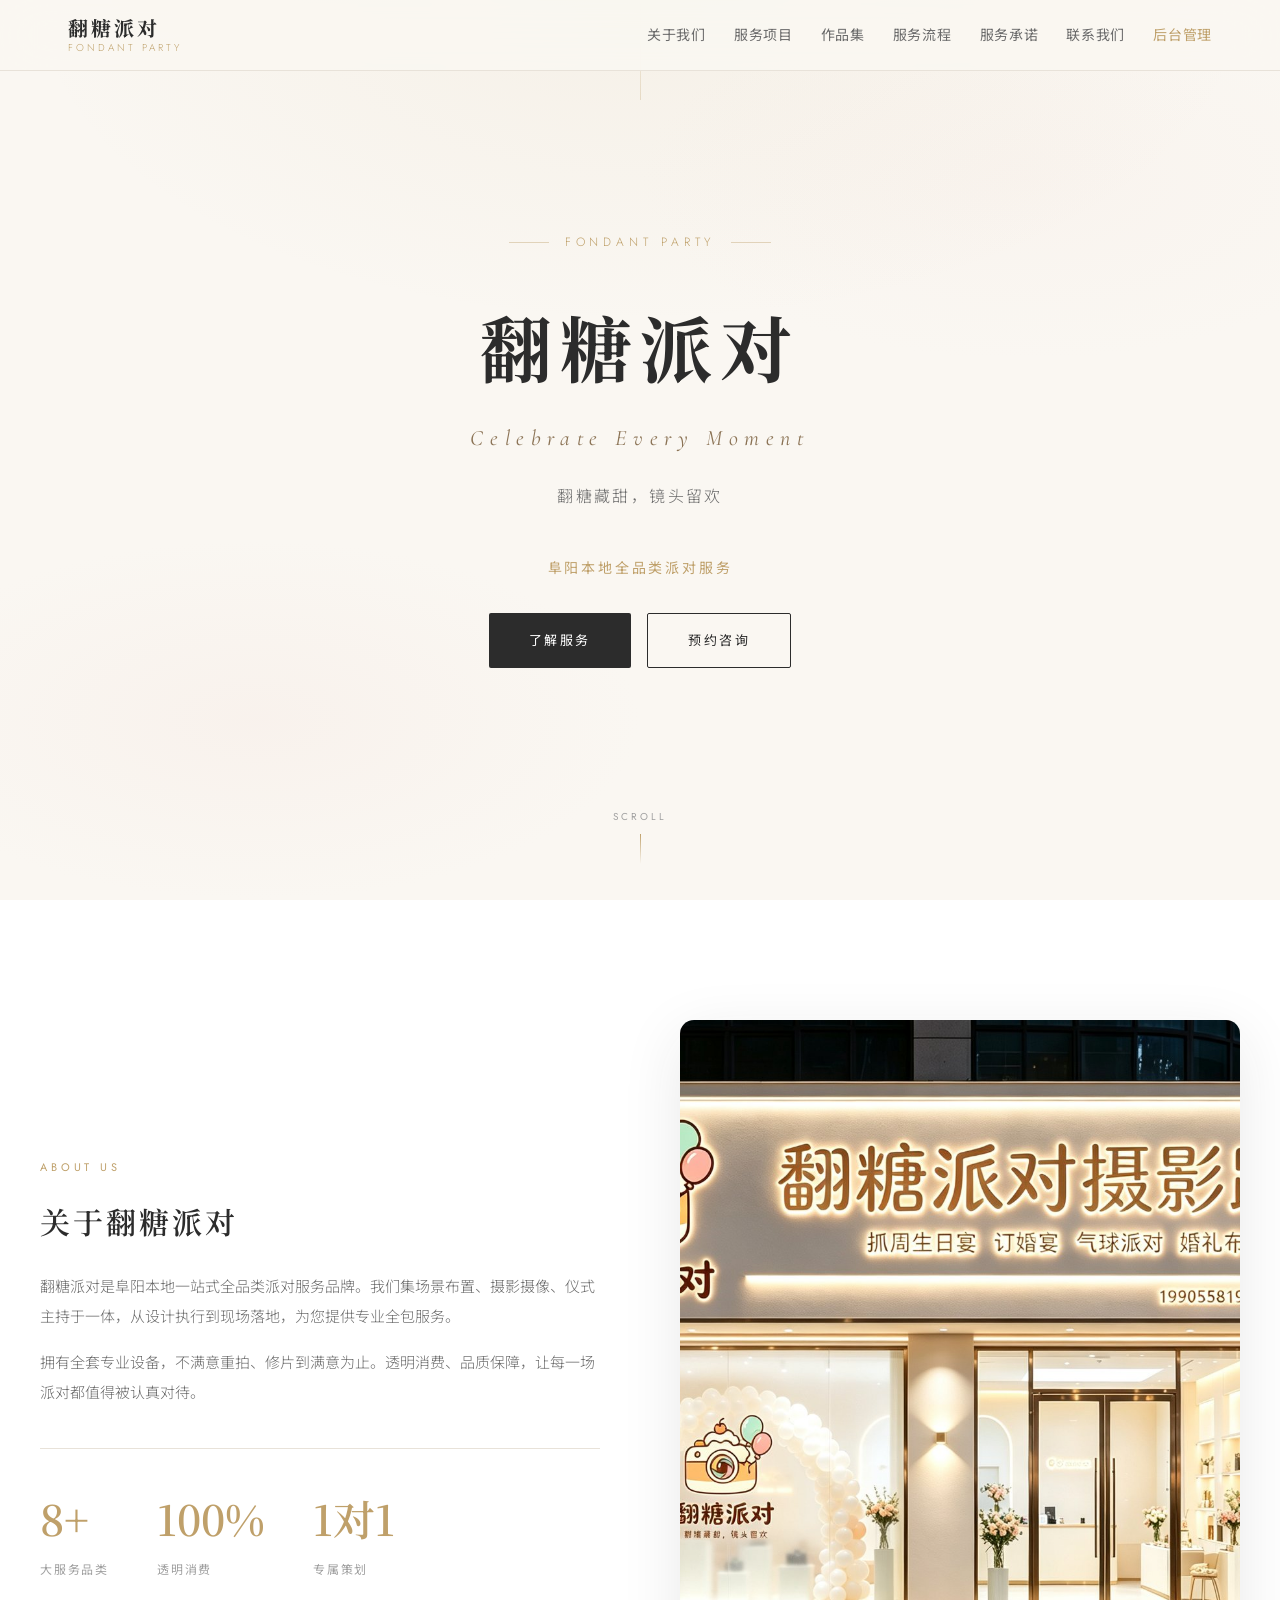
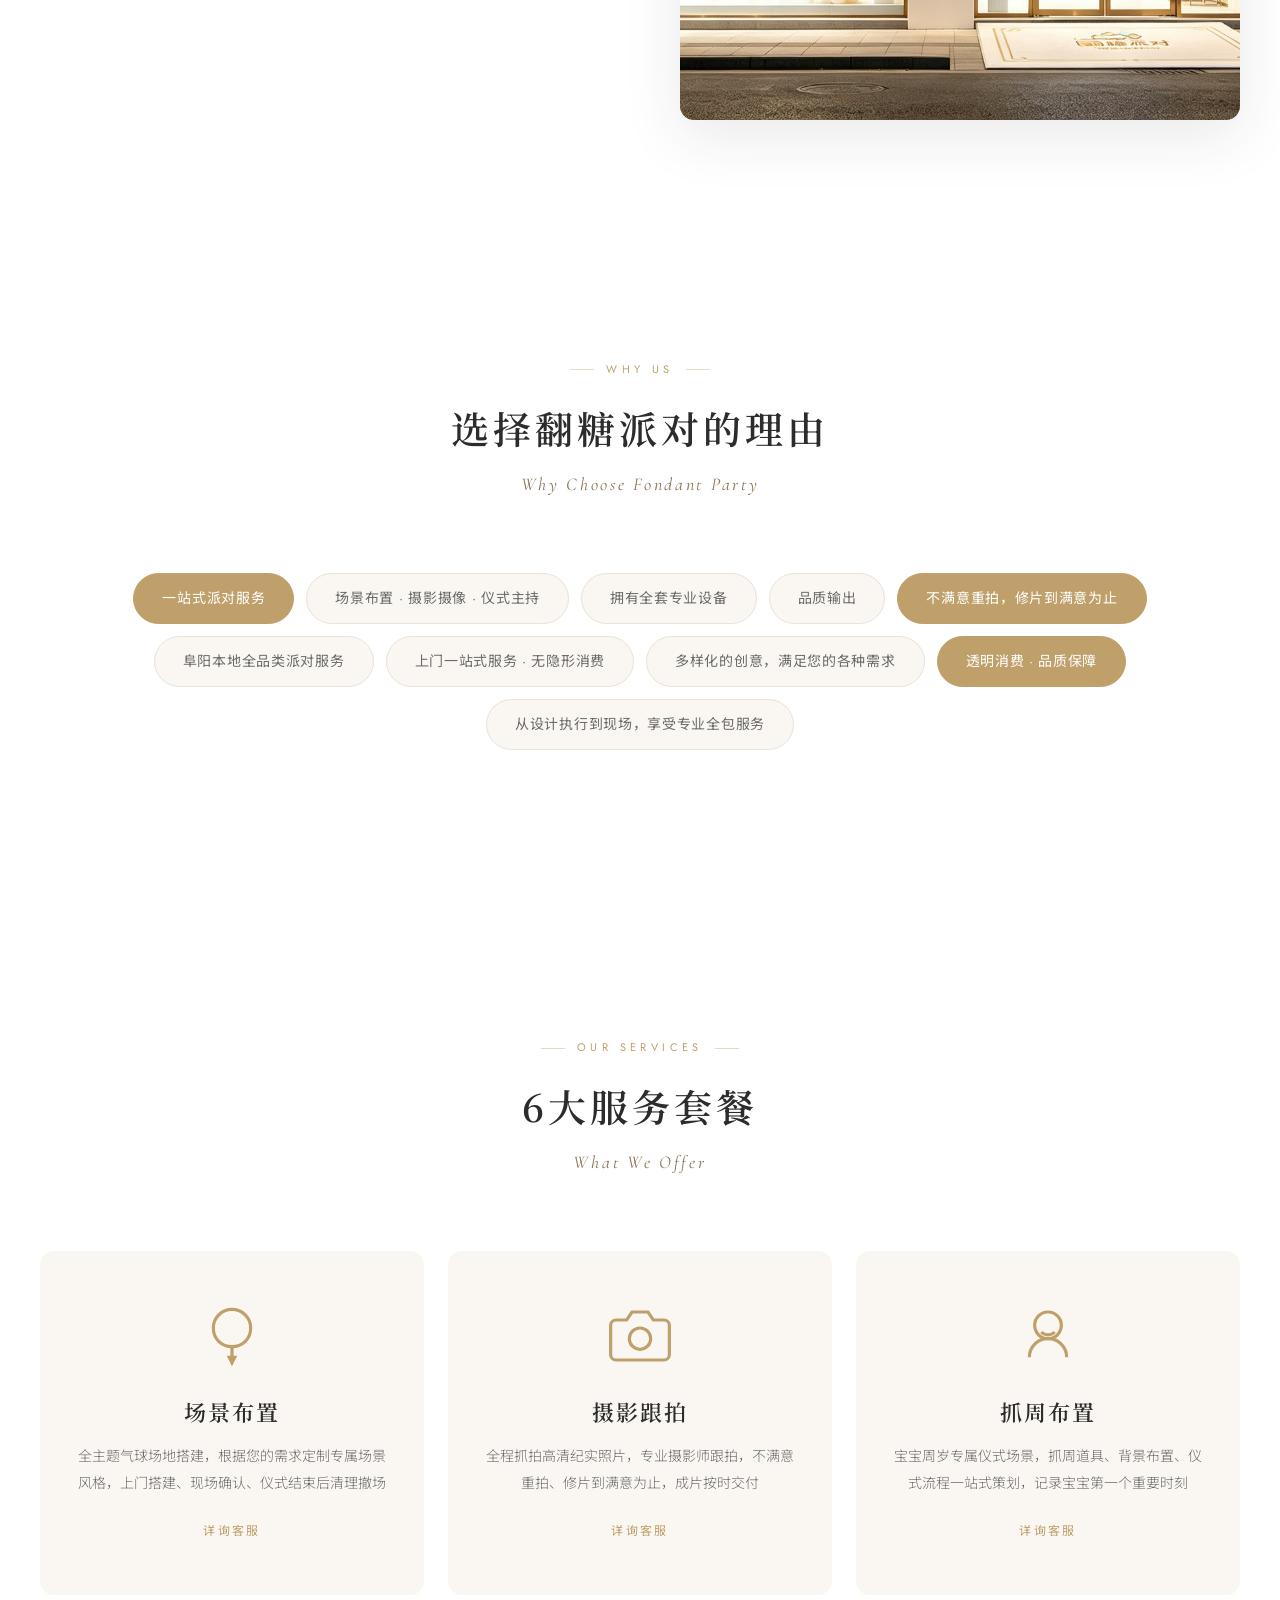
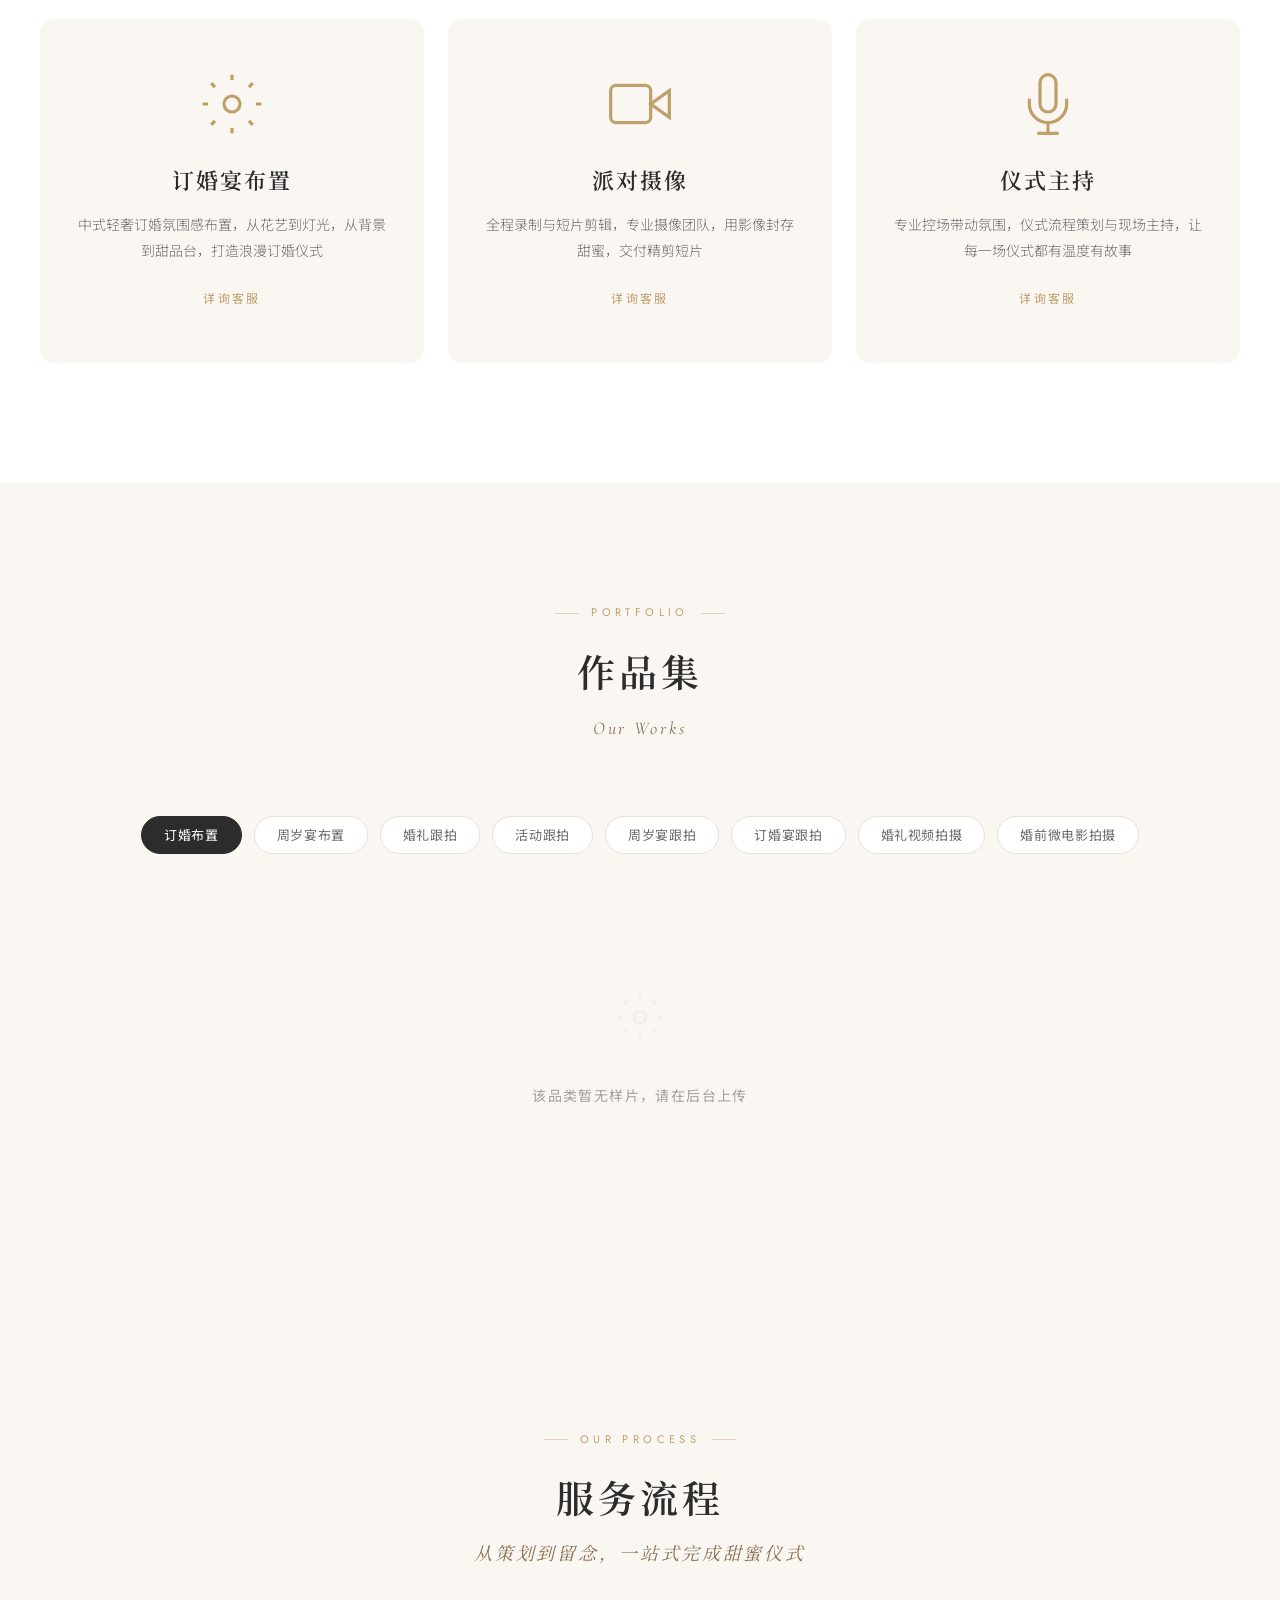
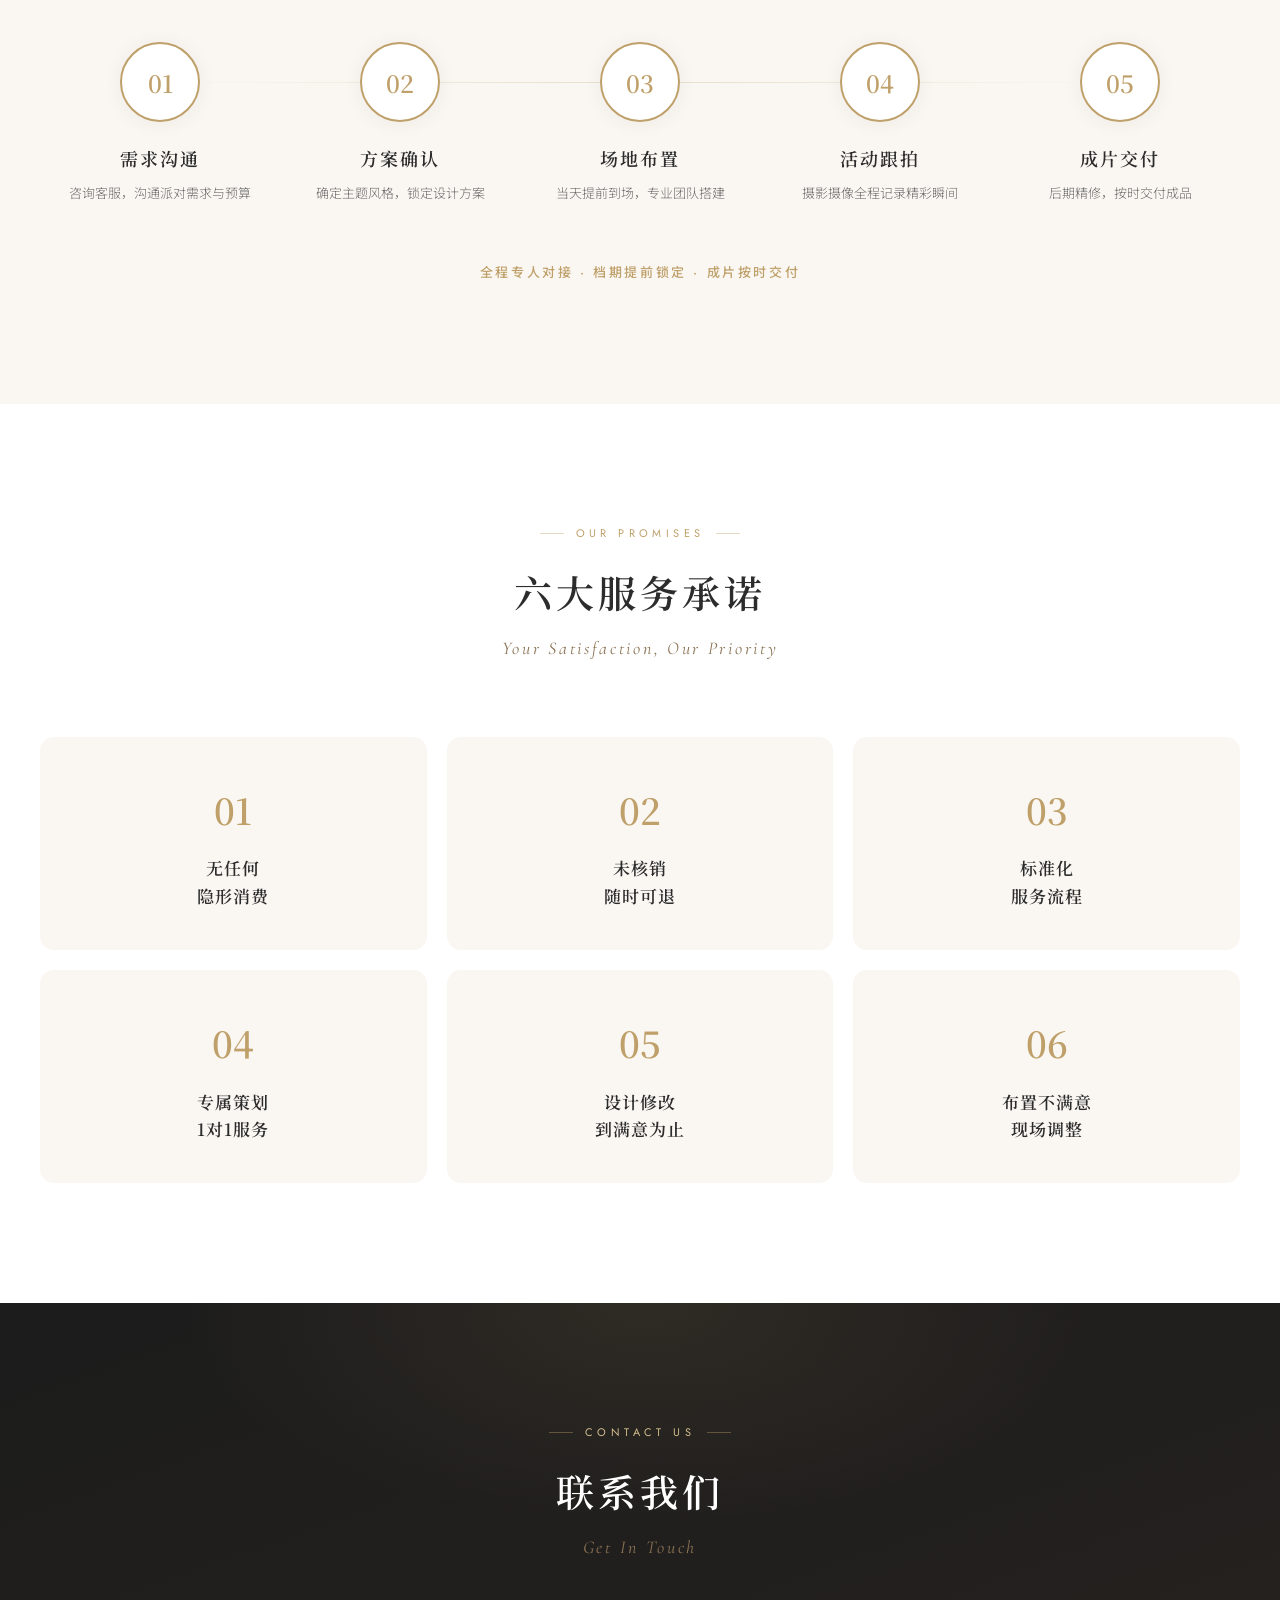
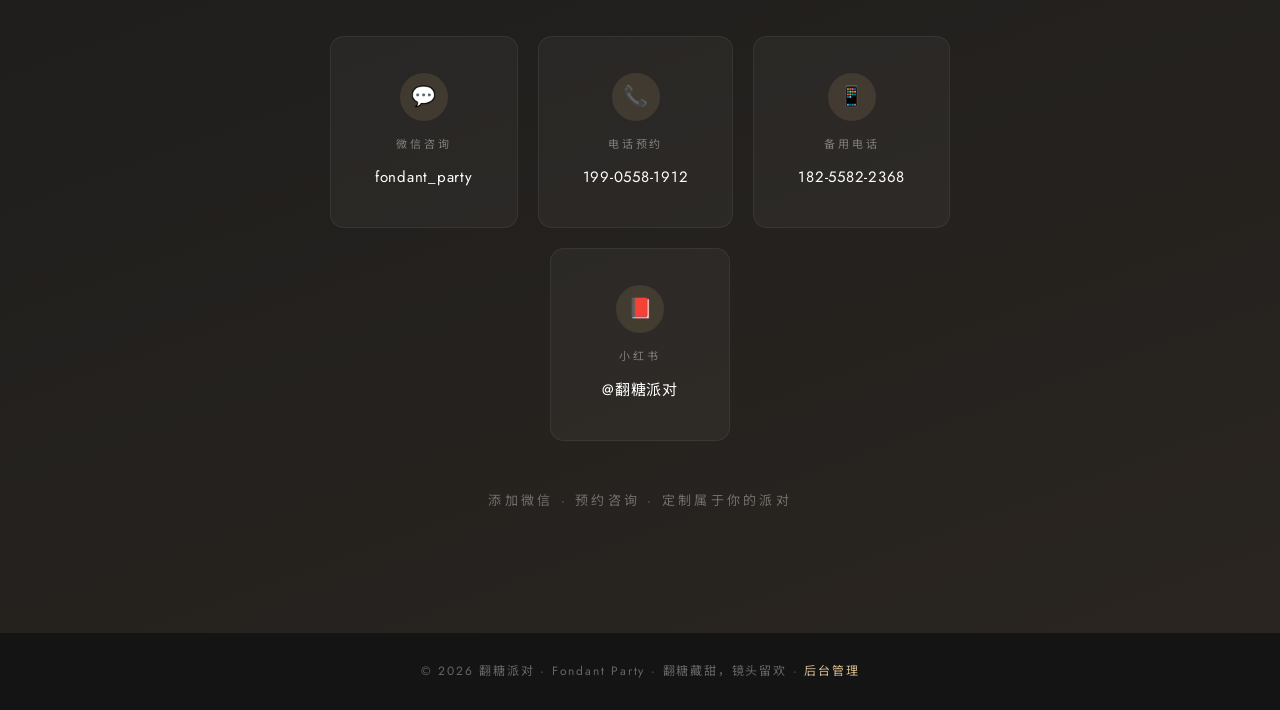
==== commit 0fa63dc0: "Fix: frontend now loads from IndexedDB + add domain redirect" ====
--- a/index.html
+++ b/index.html
@@ -9,6 +9,7 @@
 <link rel="preconnect" href="https://fonts.gstatic.com" crossorigin>
 <link href="https://fonts.googleapis.com/css2?family=Cormorant+Garamond:ital,wght@0,400;0,500;0,600;0,700;1,400&family=Noto+Serif+SC:wght@400;500;600;700&family=Noto+Sans+SC:wght@300;400;500&family=Jost:wght@300;400;500&display=swap" rel="stylesheet">
 <link rel="stylesheet" href="css/style.css">
+<script>if(location.hostname!=="huiguangfilm.github.io"&&!location.hostname.includes("localhost")){location.replace("https://huiguangfilm.github.io/fondant-party/")}</script>
 </head>
 <body>
 
--- a/css/style.css
+++ b/css/style.css
@@ -253,6 +253,33 @@
 }
 .gallery-item:hover .gallery-item-label{opacity:1;transform:translateY(0)}
 
+/* Video item */
+.gallery-item.video-item::before {
+  content: ''; position: absolute; inset: 0; z-index: 1;
+  background: rgba(0,0,0,.15); transition: background .4s var(--ease);
+}
+.gallery-item.video-item:hover::before { background: rgba(0,0,0,.3); }
+.gallery-play-btn {
+  position: absolute; top: 50%; left: 50%; z-index: 3;
+  transform: translate(-50%,-50%);
+  width: 56px; height: 56px; border-radius: 50%;
+  background: rgba(255,255,255,.9);
+  transition: all .4s var(--ease);
+  pointer-events: none;
+}
+.gallery-play-btn::after {
+  content: ''; position: absolute; top: 50%; left: 54%;
+  transform: translate(-50%,-50%);
+  width: 0; height: 0;
+  border-style: solid;
+  border-width: 10px 0 10px 18px;
+  border-color: transparent transparent transparent var(--ink);
+}
+.gallery-item.video-item:hover .gallery-play-btn {
+  transform: translate(-50%,-50%) scale(1.1);
+  background: rgba(255,255,255,1);
+}
+
 /* Empty state */
 .gallery-empty{
   grid-column:1/-1;text-align:center;padding:80px 20px;
@@ -275,6 +302,13 @@
   transform:scale(.92);transition:transform .35s var(--ease);
 }
 .lightbox.active .lightbox-img{transform:scale(1)}
+.lightbox-video{
+  max-width:90vw;max-height:85vh;border-radius:4px;
+  box-shadow:0 20px 80px rgba(0,0,0,.6);
+  transform:scale(.92);transition:transform .35s var(--ease);
+  background:#000;
+}
+.lightbox.active .lightbox-video{transform:scale(1)}
 .lightbox-close,.lightbox-nav{
   position:absolute;border:none;cursor:pointer;
   display:flex;align-items:center;justify-content:center;
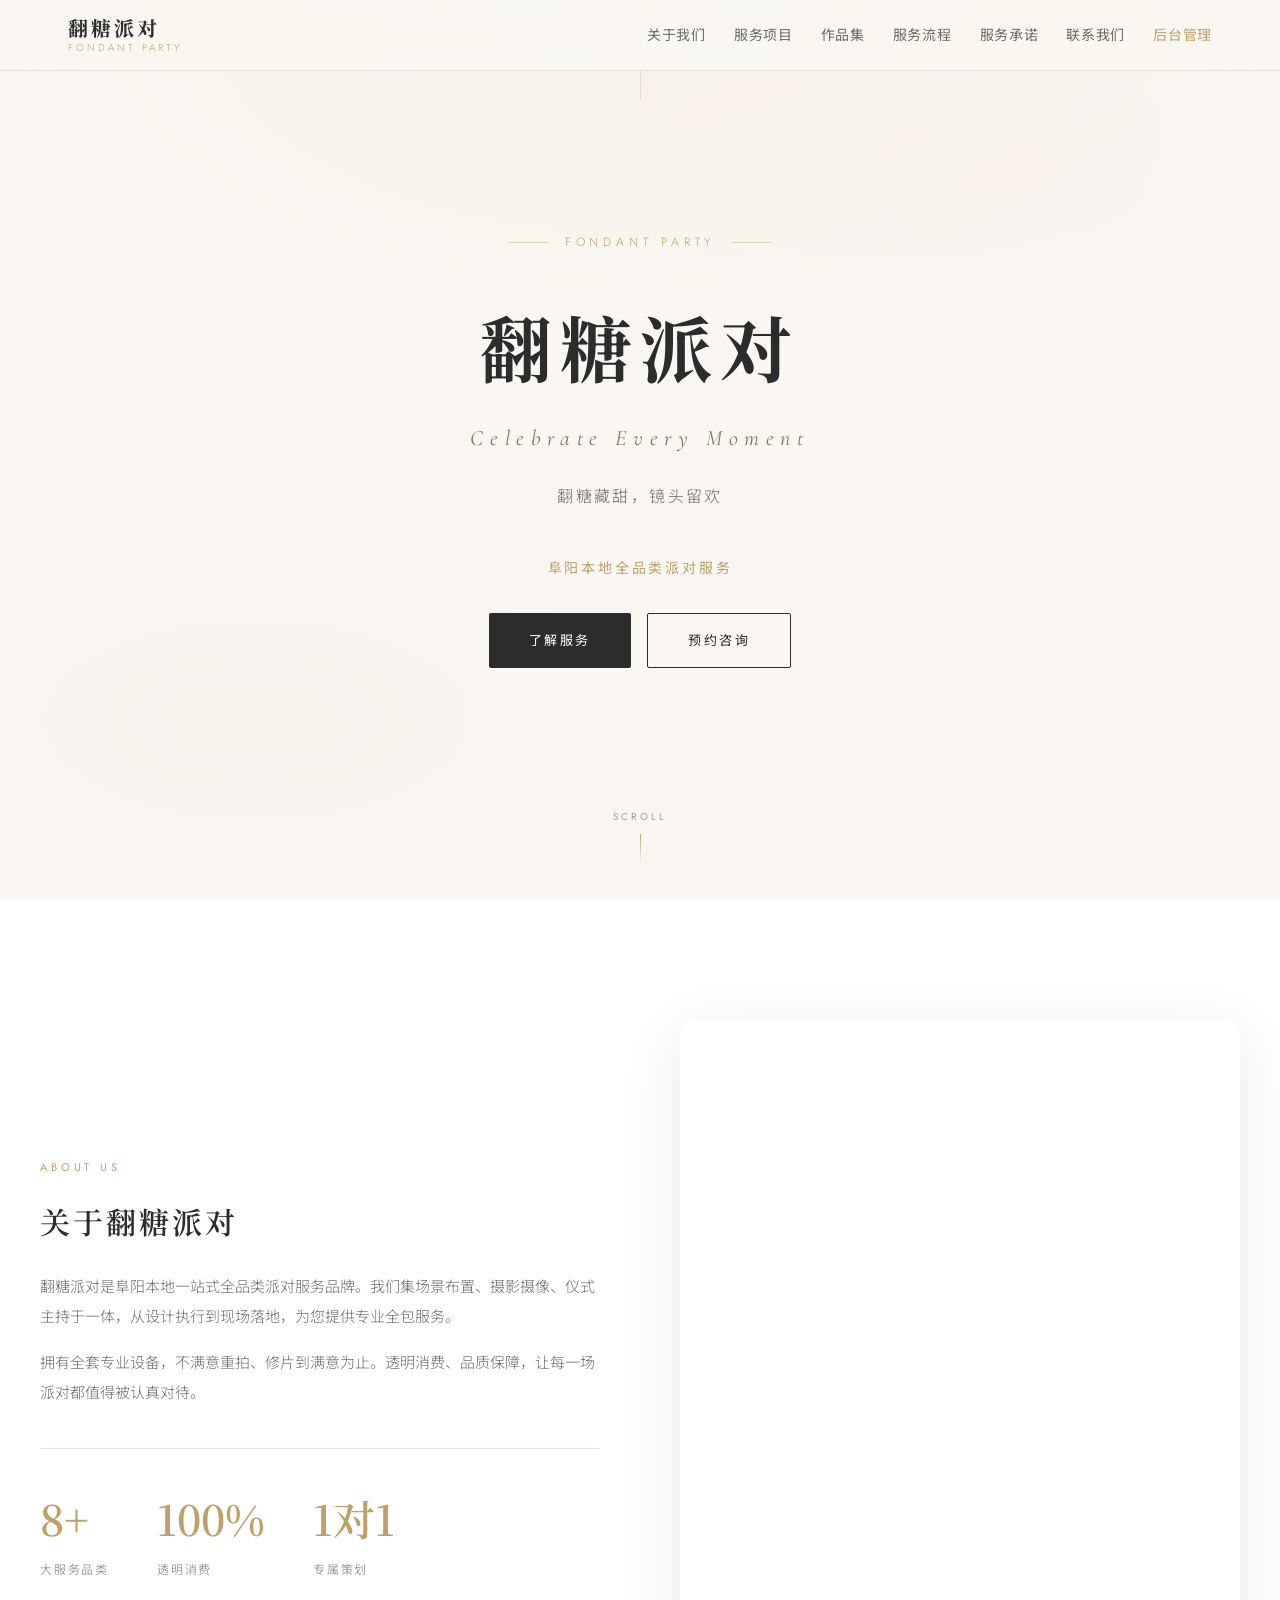
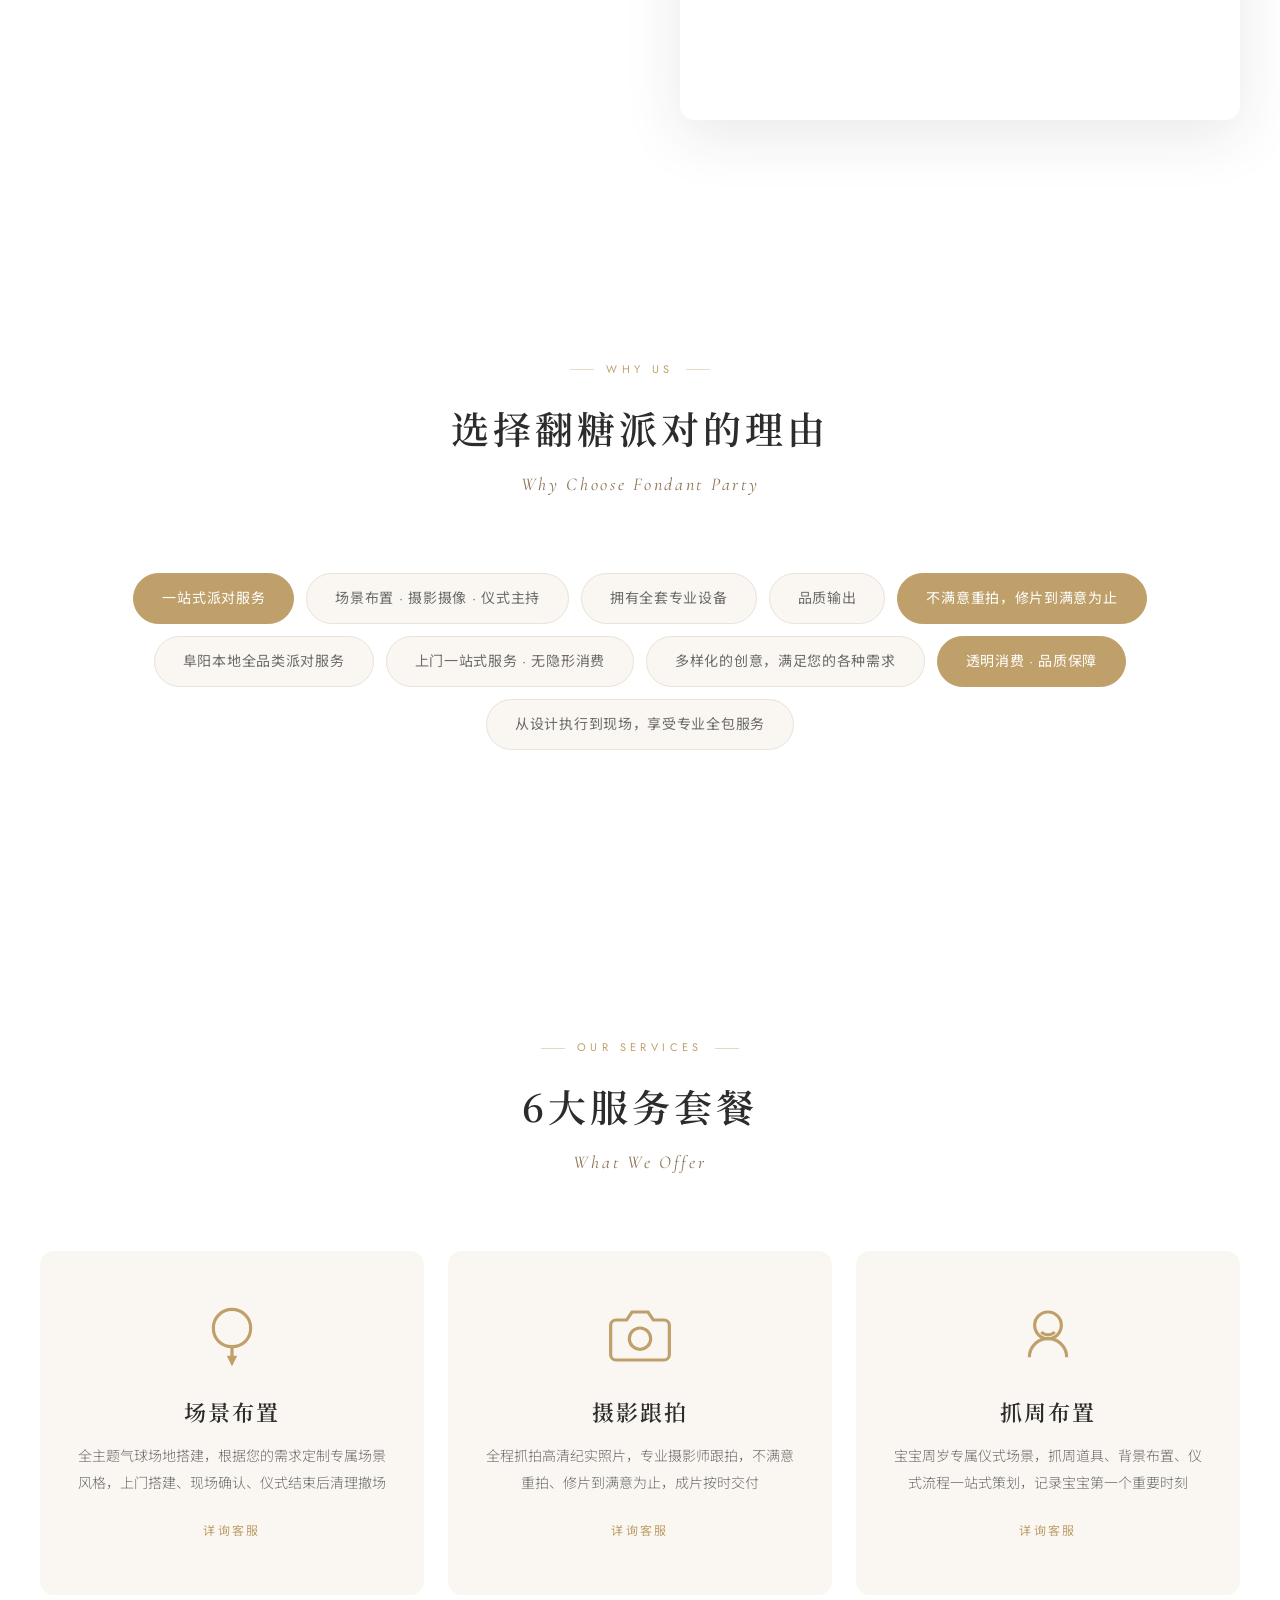
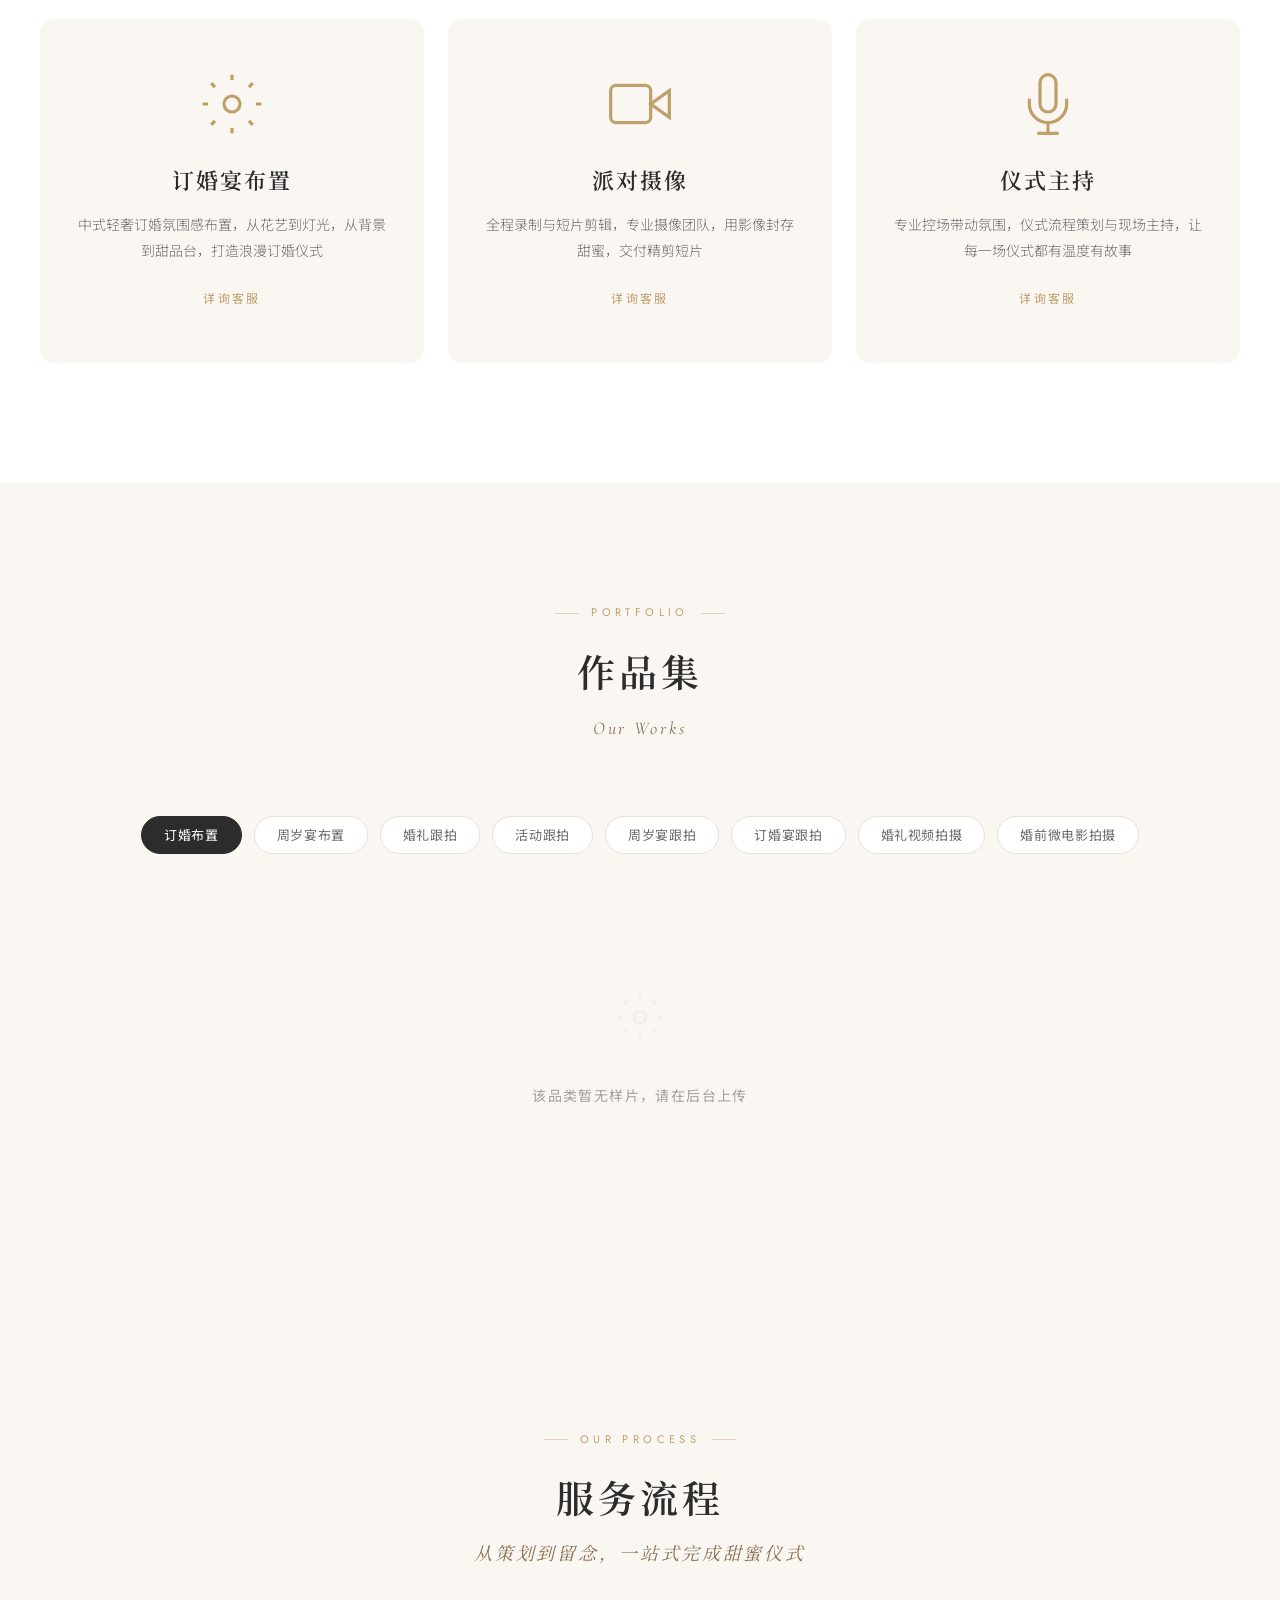
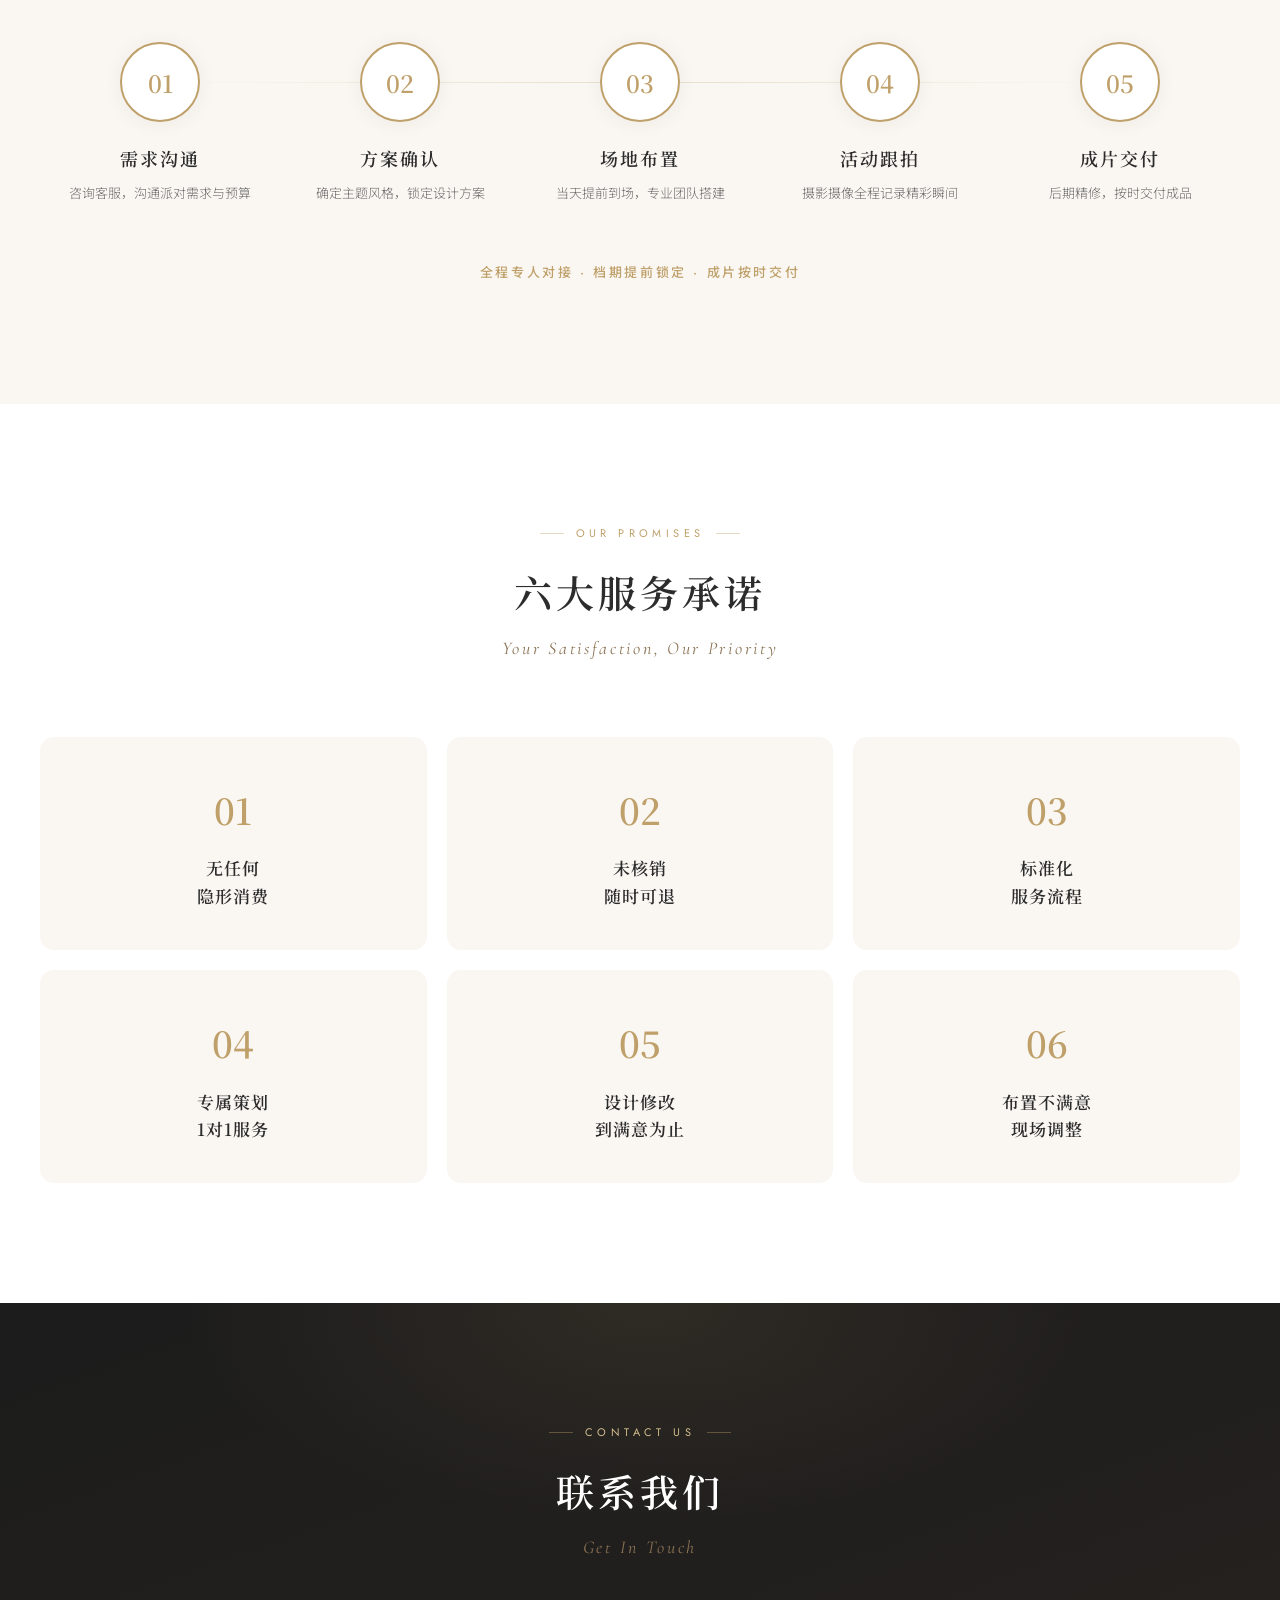
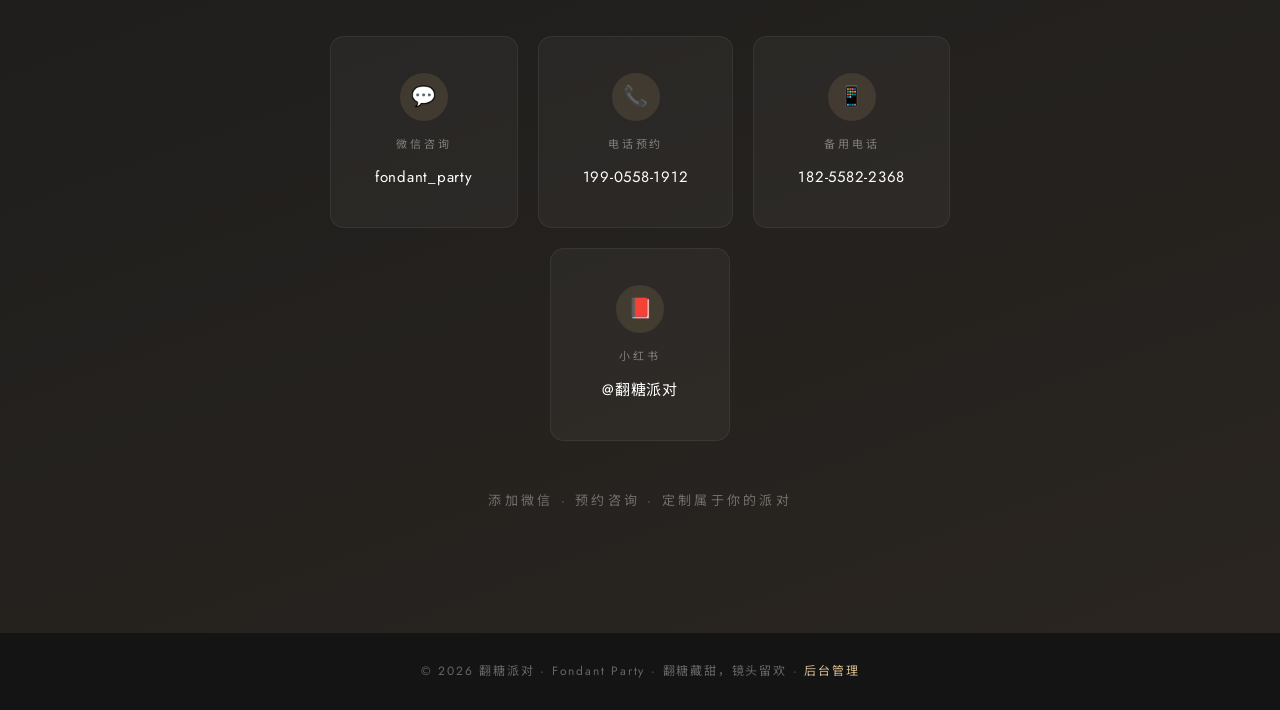
==== commit 3bb91752: "Update index.html - GitHub sync architecture" ====
--- a/index.html
+++ b/index.html
@@ -153,6 +153,7 @@
 
 <script src="js/config.js"></script>
 <script src="js/db.js"></script>
+<script src="js/github-api.js"></script>
 <script src="js/app.js"></script>
 </body>
 </html>
